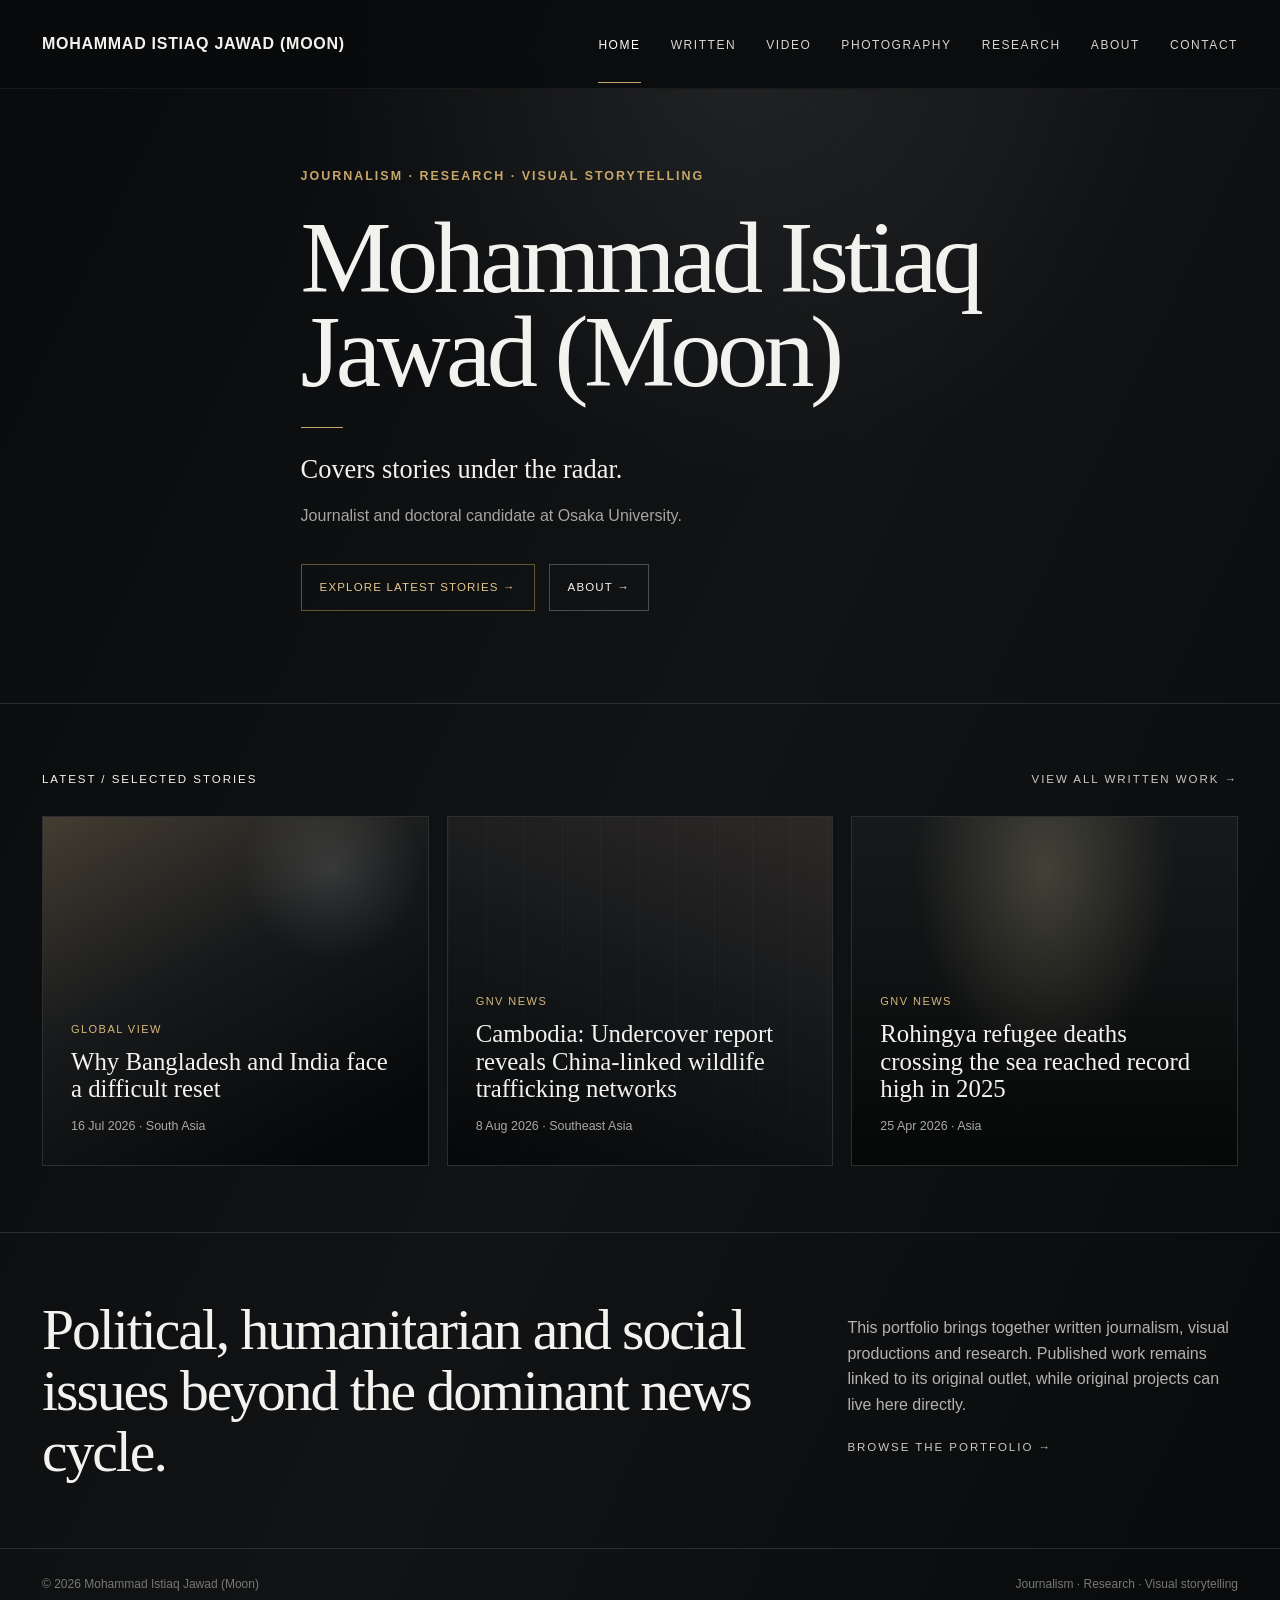
==== index.html @ 3a42bd23 "Add files via upload" ====
<!doctype html><html lang="en"><head><meta charset="utf-8"><meta name="viewport" content="width=device-width,initial-scale=1"><meta name="theme-color" content="#0d0e0f"><title>Mohammad Istiaq Jawad (Moon)</title><link rel="stylesheet" href="assets/styles.css"></head><body><header><div class="wrap nav"><a class="brand" href="index.html">MOHAMMAD ISTIAQ JAWAD (MOON)</a><button class="menu">☰</button><nav class="navlinks"><a href="index.html" class="active">Home</a><a href="written.html" class="">Written</a><a href="video.html" class="">Video</a><a href="photography.html" class="">Photography</a><a href="research.html" class="">Research</a><a href="about.html" class="">About</a><a href="contact.html" class="">Contact</a></nav></div></header><main><section class="hero"><div class="wrap hero-inner"><div class="kicker">Journalism · Research · Visual storytelling</div><h1>Mohammad Istiaq<br>Jawad (Moon)</h1><div class="rule"></div><p class="tagline">Covers stories under the radar.</p><p class="subline">Journalist and doctoral candidate at Osaka University.</p><div class="actions"><a class="button primary" href="#latest">Explore latest stories →</a><a class="button" href="about.html">About →</a></div></div></section><section class="section" id="latest"><div class="wrap"><div class="section-head"><div class="section-label">Latest / selected stories</div><a class="section-link" href="written.html">View all written work →</a></div><div class="story-grid"><a class="story-card" href="https://gnv.news/archives/987499576" target="_blank"><div class="story-content"><div class="story-type">Global View</div><div class="story-title">Why Bangladesh and India face a difficult reset</div><div class="story-meta">16 Jul 2026 · South Asia</div></div></a><a class="story-card" href="https://gnv.news/archives/987499688" target="_blank"><div class="story-content"><div class="story-type">GNV News</div><div class="story-title">Cambodia: Undercover report reveals China-linked wildlife trafficking networks</div><div class="story-meta">8 Aug 2026 · Southeast Asia</div></div></a><a class="story-card" href="https://gnv.news/archives/987498708" target="_blank"><div class="story-content"><div class="story-type">GNV News</div><div class="story-title">Rohingya refugee deaths crossing the sea reached record high in 2025</div><div class="story-meta">25 Apr 2026 · Asia</div></div></a></div></div></section><section class="section"><div class="wrap split"><p class="big-copy">Political, humanitarian and social issues beyond the dominant news cycle.</p><div class="side-copy"><p>This portfolio brings together written journalism, visual productions and research. Published work remains linked to its original outlet, while original projects can live here directly.</p><a class="section-link" href="written.html">Browse the portfolio →</a></div></div></section></main><footer><div class="wrap footer-inner"><div>© <span data-year></span> Mohammad Istiaq Jawad (Moon)</div><div>Journalism · Research · Visual storytelling</div></div></footer><script src="assets/site.js"></script></body></html>
---- assets/styles.css ----
:root{--bg:#0d0e0f;--bg2:#121416;--panel:#17191b;--ink:#f3f2ee;--muted:#a6a6a1;--line:#2b2d30;--accent:#c7a66a;--max:1420px;--serif:Georgia,"Times New Roman",serif;--sans:Arial,Helvetica,sans-serif}*{box-sizing:border-box}html{scroll-behavior:smooth}body{margin:0;background:radial-gradient(circle at 58% 3%,rgba(255,255,255,.075),transparent 27rem),linear-gradient(115deg,#090a0b,#111315 52%,#090a0b);color:var(--ink);font-family:var(--sans);line-height:1.6;min-height:100vh}a{color:inherit}img{max-width:100%;display:block}.wrap{max-width:var(--max);margin:auto;padding:0 42px}header{position:sticky;top:0;z-index:30;background:rgba(10,11,12,.88);backdrop-filter:blur(14px);border-bottom:1px solid rgba(255,255,255,.06)}.nav{min-height:88px;display:flex;align-items:center;justify-content:space-between;gap:30px}.brand{text-decoration:none;font-weight:700;letter-spacing:.045em;font-size:1rem;white-space:nowrap}.navlinks{display:flex;gap:30px}.navlinks a{text-decoration:none;text-transform:uppercase;font-size:.75rem;letter-spacing:.13em;color:#d5d5d1;padding:31px 0 27px;border-bottom:1px solid transparent}.navlinks a:hover,.navlinks a.active{border-color:var(--accent);color:white}.menu{display:none;background:0;border:0;color:white;font-size:1.4rem}.hero{min-height:580px;display:grid;align-items:center;border-bottom:1px solid var(--line)}.hero-inner{padding:78px 0 92px;max-width:920px}.kicker{color:var(--accent);text-transform:uppercase;letter-spacing:.16em;font-size:.78rem;font-weight:700;margin-bottom:24px}.hero h1,.page-hero h1{font-family:var(--serif);font-weight:500;font-size:clamp(3.8rem,8vw,7.3rem);line-height:.92;letter-spacing:-.045em;margin:0}.rule{width:42px;height:1px;background:var(--accent);margin:28px 0 20px}.tagline{font-family:var(--serif);font-size:clamp(1.25rem,2.2vw,1.65rem);margin:0 0 12px}.subline{color:var(--muted);margin:0}.actions{display:flex;gap:14px;margin-top:36px;flex-wrap:wrap}.button{display:inline-flex;gap:26px;align-items:center;text-decoration:none;border:1px solid #4b4d4f;padding:13px 18px;text-transform:uppercase;letter-spacing:.1em;font-size:.72rem}.button.primary{border-color:#655431;color:#e3c78e}.section{padding:66px 0;border-bottom:1px solid var(--line)}.section-head{display:flex;justify-content:space-between;align-items:end;gap:30px;margin-bottom:28px}.section-label,.section-link{text-transform:uppercase;letter-spacing:.17em;font-size:.72rem}.section-link{text-decoration:none;color:#c9c9c4}.story-grid{display:grid;grid-template-columns:repeat(3,1fr);gap:18px}.story-card{min-height:350px;position:relative;overflow:hidden;text-decoration:none;border:1px solid #2c2e30;background:#17191b;display:flex;align-items:flex-end}.story-card:before{content:"";position:absolute;inset:0;background:radial-gradient(circle at 75% 15%,rgba(255,255,255,.12),transparent 22%),linear-gradient(152deg,rgba(91,80,61,.65),rgba(20,23,25,.15) 43%,rgba(5,6,7,.95) 90%)}.story-card:nth-child(2):before{background:linear-gradient(20deg,rgba(5,6,7,.94),rgba(20,25,28,.35) 56%,rgba(85,69,61,.36)),repeating-linear-gradient(90deg,rgba(255,255,255,.03) 0 1px,transparent 1px 38px)}.story-card:nth-child(3):before{background:radial-gradient(ellipse at 50% 15%,rgba(105,100,81,.55),transparent 48%),linear-gradient(180deg,rgba(24,29,27,.25),rgba(5,7,7,.95))}.story-content{position:relative;z-index:2;padding:28px}.story-type{color:#d6b77c;text-transform:uppercase;letter-spacing:.13em;font-size:.69rem;margin-bottom:9px}.story-title{font-family:var(--serif);font-size:1.55rem;line-height:1.12;margin-bottom:14px}.story-meta{color:#aaa9a4;font-size:.78rem}.split{display:grid;grid-template-columns:1.3fr .7fr;gap:80px}.big-copy{font-family:var(--serif);font-size:clamp(2.1rem,4.5vw,4rem);line-height:1.06;letter-spacing:-.035em;margin:0}.side-copy{color:#b3b3ae}.page-hero{padding:110px 0 74px;border-bottom:1px solid var(--line)}.page-hero h1{font-size:clamp(3.2rem,7vw,6rem)}.page-intro{max-width:720px;color:var(--muted);font-size:1.08rem;margin-top:25px}.archive{padding:56px 0 80px}.archive-list{border-top:1px solid var(--line)}.archive-item{display:grid;grid-template-columns:130px 1fr 110px;gap:28px;padding:28px 0;border-bottom:1px solid var(--line);text-decoration:none}.archive-date,.archive-type{font-size:.74rem;color:#8d8e8a;text-transform:uppercase;letter-spacing:.1em}.archive-title{font-family:var(--serif);font-size:1.55rem;line-height:1.2}.archive-desc{color:#8f908c;font-size:.9rem;margin-top:8px;max-width:760px}.placeholder-grid{display:grid;grid-template-columns:repeat(2,1fr);gap:18px}.placeholder{min-height:270px;border:1px solid var(--line);background:rgba(255,255,255,.018);padding:28px;display:flex;flex-direction:column;justify-content:space-between}.placeholder h3{font-family:var(--serif);font-size:1.7rem;font-weight:500;margin:0}.placeholder p{color:#92938f}.placeholder .num{color:#666763;font-family:var(--serif);font-size:2.2rem}.about{display:grid;grid-template-columns:minmax(300px,.72fr) minmax(420px,1.25fr);gap:76px;align-items:start;padding:74px 0 96px}.portrait{position:sticky;top:118px;border:1px solid #2e3033;background:#111315;overflow:hidden}.about-copy h2{font-family:var(--serif);font-weight:500;font-size:clamp(2.2rem,4vw,3.6rem);line-height:1.05;margin:0 0 28px}.about-copy p{color:#babbb6;font-size:1.03rem}.bio-lead{font-family:var(--serif);font-size:1.38rem!important;color:#ecebe7!important}.facts{margin-top:42px;border-top:1px solid var(--line)}.fact{display:grid;grid-template-columns:170px 1fr;gap:22px;padding:17px 0;border-bottom:1px solid var(--line)}.fact-key{text-transform:uppercase;letter-spacing:.12em;font-size:.7rem;color:#7f807d}.fact-value{color:#c8c8c3}.contact-box{max-width:760px;padding:48px;border:1px solid var(--line);background:rgba(255,255,255,.018)}footer{padding:26px 0 34px;color:#777874;font-size:.75rem}.footer-inner{display:flex;justify-content:space-between;gap:24px;flex-wrap:wrap}@media(max-width:980px){.navlinks{display:none}.menu{display:block}.navlinks.open{display:flex;position:absolute;left:0;right:0;top:88px;background:#0d0e0f;padding:18px 42px 26px;flex-direction:column;gap:0;border-bottom:1px solid var(--line)}.navlinks.open a{padding:12px 0}.story-grid{grid-template-columns:1fr}.split,.about{grid-template-columns:1fr;gap:38px}.portrait{position:relative;top:auto;max-width:520px}}@media(max-width:650px){.wrap{padding:0 22px}.nav{min-height:72px}.brand{font-size:.8rem}.navlinks.open{top:72px;padding-left:22px}.hero{min-height:520px}.hero h1{font-size:3.4rem}.section{padding:48px 0}.section-head{flex-direction:column;align-items:start;gap:10px}.archive-item{grid-template-columns:1fr;gap:8px}.placeholder-grid{grid-template-columns:1fr}.about{padding:48px 0 70px}.fact{grid-template-columns:1fr;gap:4px}}
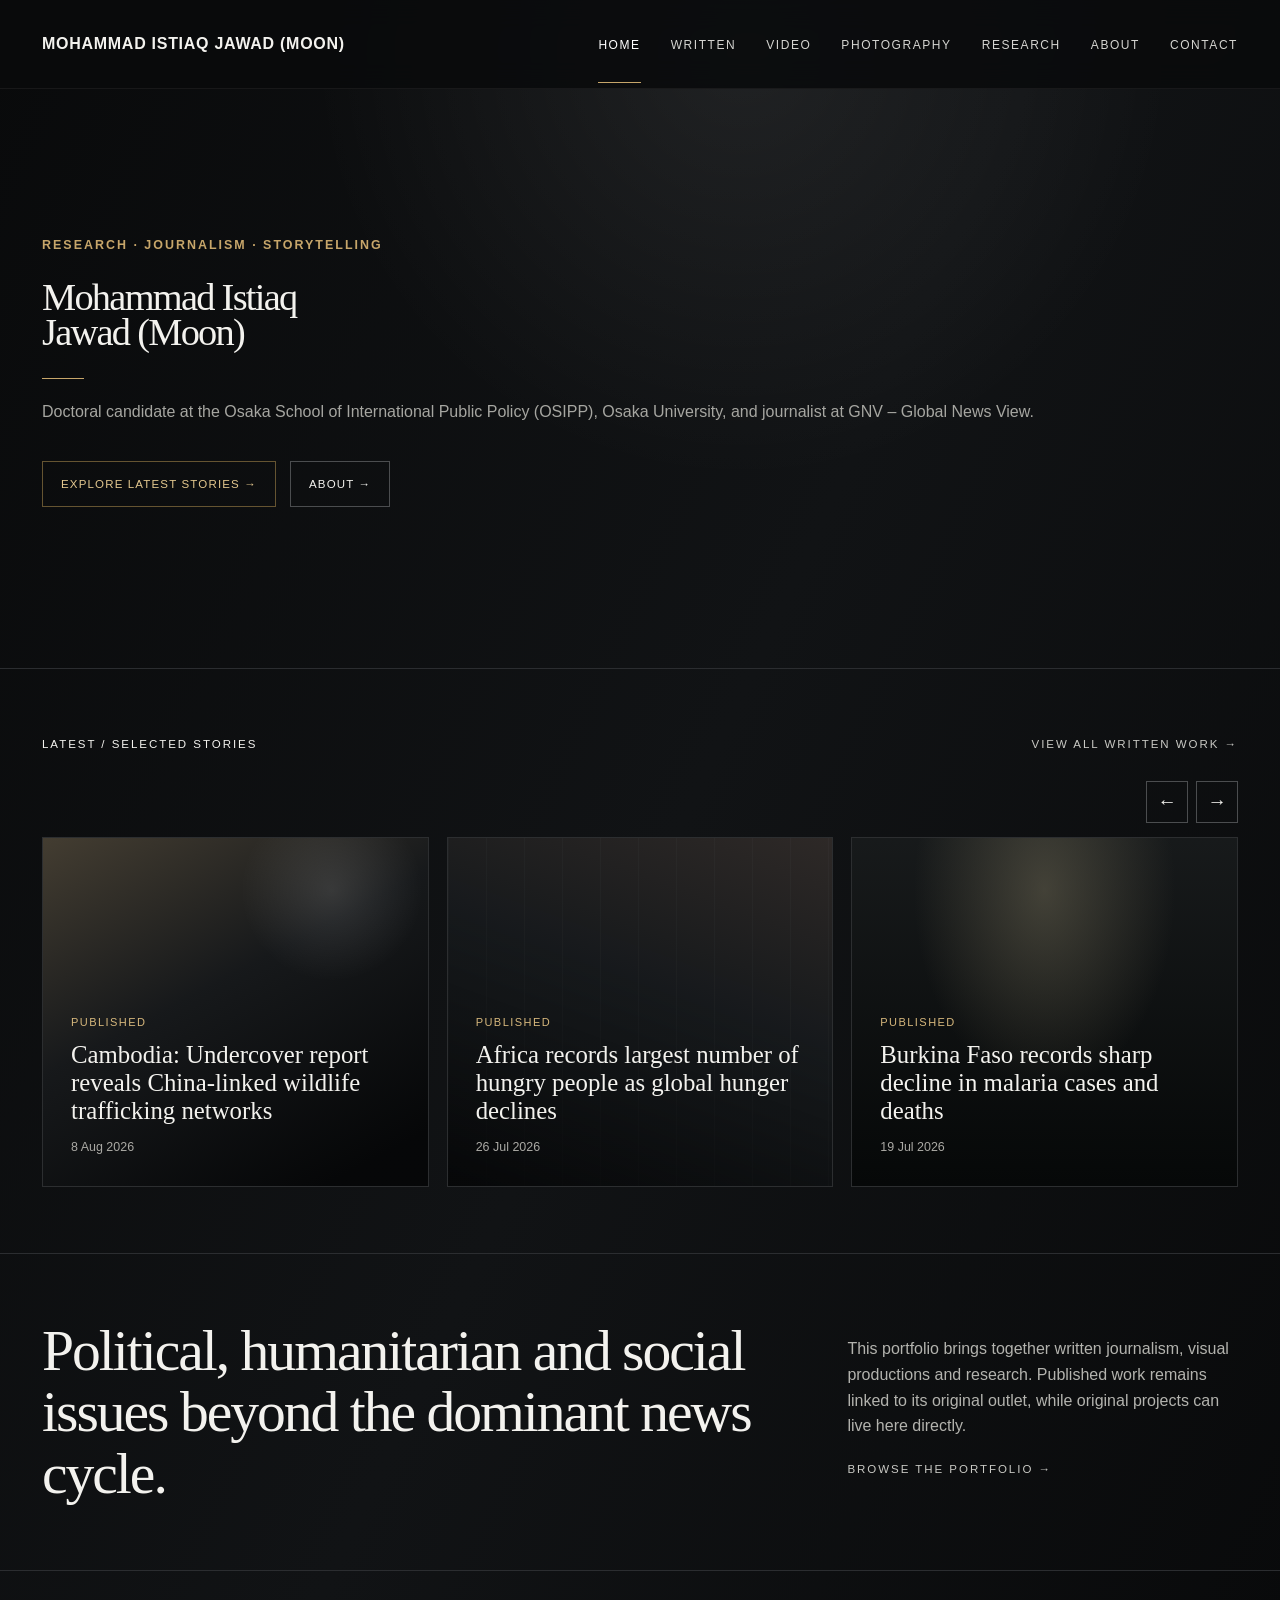
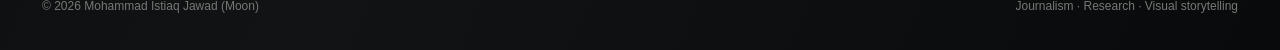
==== commit 219fe6d3: "Revise hero section content in index.html Updated the hero section and subline for clarity and relev" ====
--- a/index.html
+++ b/index.html
@@ -1 +1 @@
-<!doctype html><html lang="en"><head><meta charset="utf-8"><meta name="viewport" content="width=device-width,initial-scale=1"><meta name="theme-color" content="#0d0e0f"><title>Mohammad Istiaq Jawad (Moon)</title><link rel="stylesheet" href="assets/styles.css"></head><body><header><div class="wrap nav"><a class="brand" href="index.html">MOHAMMAD ISTIAQ JAWAD (MOON)</a><button class="menu">☰</button><nav class="navlinks"><a href="index.html" class="active">Home</a><a href="written.html" class="">Written</a><a href="video.html" class="">Video</a><a href="photography.html" class="">Photography</a><a href="research.html" class="">Research</a><a href="about.html" class="">About</a><a href="contact.html" class="">Contact</a></nav></div></header><main><section class="hero"><div class="wrap hero-inner"><div class="kicker">Journalism · Research · Visual storytelling</div><h1>Mohammad Istiaq<br>Jawad (Moon)</h1><div class="rule"></div><p class="tagline">Covers stories under the radar.</p><p class="subline">Journalist and doctoral candidate at Osaka University.</p><div class="actions"><a class="button primary" href="#latest">Explore latest stories →</a><a class="button" href="about.html">About →</a></div></div></section><section class="section" id="latest"><div class="wrap"><div class="section-head"><div class="section-label">Latest / selected stories</div><a class="section-link" href="written.html">View all written work →</a></div><div class="story-grid"><a class="story-card" href="https://gnv.news/archives/987499576" target="_blank"><div class="story-content"><div class="story-type">Global View</div><div class="story-title">Why Bangladesh and India face a difficult reset</div><div class="story-meta">16 Jul 2026 · South Asia</div></div></a><a class="story-card" href="https://gnv.news/archives/987499688" target="_blank"><div class="story-content"><div class="story-type">GNV News</div><div class="story-title">Cambodia: Undercover report reveals China-linked wildlife trafficking networks</div><div class="story-meta">8 Aug 2026 · Southeast Asia</div></div></a><a class="story-card" href="https://gnv.news/archives/987498708" target="_blank"><div class="story-content"><div class="story-type">GNV News</div><div class="story-title">Rohingya refugee deaths crossing the sea reached record high in 2025</div><div class="story-meta">25 Apr 2026 · Asia</div></div></a></div></div></section><section class="section"><div class="wrap split"><p class="big-copy">Political, humanitarian and social issues beyond the dominant news cycle.</p><div class="side-copy"><p>This portfolio brings together written journalism, visual productions and research. Published work remains linked to its original outlet, while original projects can live here directly.</p><a class="section-link" href="written.html">Browse the portfolio →</a></div></div></section></main><footer><div class="wrap footer-inner"><div>© <span data-year></span> Mohammad Istiaq Jawad (Moon)</div><div>Journalism · Research · Visual storytelling</div></div></footer><script src="assets/site.js"></script></body></html>+<!doctype html><html lang="en"><head><meta charset="utf-8"><meta name="viewport" content="width=device-width,initial-scale=1"><meta name="theme-color" content="#0d0e0f"><title>Mohammad Istiaq Jawad (Moon)</title><link rel="stylesheet" href="assets/styles.css"></head><body><header><div class="wrap nav"><a class="brand" href="index.html">MOHAMMAD ISTIAQ JAWAD (MOON)</a><button class="menu">☰</button><nav class="navlinks"><a href="index.html" class="active">Home</a><a href="written.html" class="">Written</a><a href="video.html" class="">Video</a><a href="photography.html" class="">Photography</a><a href="research.html" class="">Research</a><a href="about.html" class="">About</a><a href="contact.html" class="">Contact</a></nav></div></header><main><section class="hero"><div class="wrap hero-inner"><div class="kicker">Research · Journalism · Storytelling</div><h1>Mohammad Istiaq<br>Jawad (Moon)</h1><div class="rule"></div><p class="subline">Doctoral candidate at the Osaka School of International Public Policy (OSIPP), Osaka University, and journalist at GNV – Global News View.</p><div class="actions"><a class="button primary" href="#latest">Explore latest stories →</a><a class="button" href="about.html">About →</a></div></div></section><section class="section" id="latest"><div class="wrap"><div class="section-head"><div class="section-label">Latest / selected stories</div><a class="section-link" href="written.html">View all written work →</a></div><div class="story-grid"><a class="story-card" href="https://gnv.news/archives/987499576" target="_blank"><div class="story-content"><div class="story-type">Global View</div><div class="story-title">Why Bangladesh and India face a difficult reset</div><div class="story-meta">16 Jul 2026 · South Asia</div></div></a><a class="story-card" href="https://gnv.news/archives/987499688" target="_blank"><div class="story-content"><div class="story-type">GNV News</div><div class="story-title">Cambodia: Undercover report reveals China-linked wildlife trafficking networks</div><div class="story-meta">8 Aug 2026 · Southeast Asia</div></div></a><a class="story-card" href="https://gnv.news/archives/987498708" target="_blank"><div class="story-content"><div class="story-type">GNV News</div><div class="story-title">Rohingya refugee deaths crossing the sea reached record high in 2025</div><div class="story-meta">25 Apr 2026 · Asia</div></div></a></div></div></section><section class="section"><div class="wrap split"><p class="big-copy">Political, humanitarian and social issues beyond the dominant news cycle.</p><div class="side-copy"><p>This portfolio brings together written journalism, visual productions and research. Published work remains linked to its original outlet, while original projects can live here directly.</p><a class="section-link" href="written.html">Browse the portfolio →</a></div></div></section></main><footer><div class="wrap footer-inner"><div>© <span data-year></span> Mohammad Istiaq Jawad (Moon)</div><div>Journalism · Research · Visual storytelling</div></div></footer><script src="assets/site.js"></script></body></html>
--- a/assets/styles.css
+++ b/assets/styles.css
@@ -1,2 +1,2 @@
 
-:root{--bg:#0d0e0f;--bg2:#121416;--panel:#17191b;--ink:#f3f2ee;--muted:#a6a6a1;--line:#2b2d30;--accent:#c7a66a;--max:1420px;--serif:Georgia,"Times New Roman",serif;--sans:Arial,Helvetica,sans-serif}*{box-sizing:border-box}html{scroll-behavior:smooth}body{margin:0;background:radial-gradient(circle at 58% 3%,rgba(255,255,255,.075),transparent 27rem),linear-gradient(115deg,#090a0b,#111315 52%,#090a0b);color:var(--ink);font-family:var(--sans);line-height:1.6;min-height:100vh}a{color:inherit}img{max-width:100%;display:block}.wrap{max-width:var(--max);margin:auto;padding:0 42px}header{position:sticky;top:0;z-index:30;background:rgba(10,11,12,.88);backdrop-filter:blur(14px);border-bottom:1px solid rgba(255,255,255,.06)}.nav{min-height:88px;display:flex;align-items:center;justify-content:space-between;gap:30px}.brand{text-decoration:none;font-weight:700;letter-spacing:.045em;font-size:1rem;white-space:nowrap}.navlinks{display:flex;gap:30px}.navlinks a{text-decoration:none;text-transform:uppercase;font-size:.75rem;letter-spacing:.13em;color:#d5d5d1;padding:31px 0 27px;border-bottom:1px solid transparent}.navlinks a:hover,.navlinks a.active{border-color:var(--accent);color:white}.menu{display:none;background:0;border:0;color:white;font-size:1.4rem}.hero{min-height:580px;display:grid;align-items:center;border-bottom:1px solid var(--line)}.hero-inner{padding:78px 0 92px;max-width:920px}.kicker{color:var(--accent);text-transform:uppercase;letter-spacing:.16em;font-size:.78rem;font-weight:700;margin-bottom:24px}.hero h1,.page-hero h1{font-family:var(--serif);font-weight:500;font-size:clamp(3.8rem,8vw,7.3rem);line-height:.92;letter-spacing:-.045em;margin:0}.rule{width:42px;height:1px;background:var(--accent);margin:28px 0 20px}.tagline{font-family:var(--serif);font-size:clamp(1.25rem,2.2vw,1.65rem);margin:0 0 12px}.subline{color:var(--muted);margin:0}.actions{display:flex;gap:14px;margin-top:36px;flex-wrap:wrap}.button{display:inline-flex;gap:26px;align-items:center;text-decoration:none;border:1px solid #4b4d4f;padding:13px 18px;text-transform:uppercase;letter-spacing:.1em;font-size:.72rem}.button.primary{border-color:#655431;color:#e3c78e}.section{padding:66px 0;border-bottom:1px solid var(--line)}.section-head{display:flex;justify-content:space-between;align-items:end;gap:30px;margin-bottom:28px}.section-label,.section-link{text-transform:uppercase;letter-spacing:.17em;font-size:.72rem}.section-link{text-decoration:none;color:#c9c9c4}.story-grid{display:grid;grid-template-columns:repeat(3,1fr);gap:18px}.story-card{min-height:350px;position:relative;overflow:hidden;text-decoration:none;border:1px solid #2c2e30;background:#17191b;display:flex;align-items:flex-end}.story-card:before{content:"";position:absolute;inset:0;background:radial-gradient(circle at 75% 15%,rgba(255,255,255,.12),transparent 22%),linear-gradient(152deg,rgba(91,80,61,.65),rgba(20,23,25,.15) 43%,rgba(5,6,7,.95) 90%)}.story-card:nth-child(2):before{background:linear-gradient(20deg,rgba(5,6,7,.94),rgba(20,25,28,.35) 56%,rgba(85,69,61,.36)),repeating-linear-gradient(90deg,rgba(255,255,255,.03) 0 1px,transparent 1px 38px)}.story-card:nth-child(3):before{background:radial-gradient(ellipse at 50% 15%,rgba(105,100,81,.55),transparent 48%),linear-gradient(180deg,rgba(24,29,27,.25),rgba(5,7,7,.95))}.story-content{position:relative;z-index:2;padding:28px}.story-type{color:#d6b77c;text-transform:uppercase;letter-spacing:.13em;font-size:.69rem;margin-bottom:9px}.story-title{font-family:var(--serif);font-size:1.55rem;line-height:1.12;margin-bottom:14px}.story-meta{color:#aaa9a4;font-size:.78rem}.split{display:grid;grid-template-columns:1.3fr .7fr;gap:80px}.big-copy{font-family:var(--serif);font-size:clamp(2.1rem,4.5vw,4rem);line-height:1.06;letter-spacing:-.035em;margin:0}.side-copy{color:#b3b3ae}.page-hero{padding:110px 0 74px;border-bottom:1px solid var(--line)}.page-hero h1{font-size:clamp(3.2rem,7vw,6rem)}.page-intro{max-width:720px;color:var(--muted);font-size:1.08rem;margin-top:25px}.archive{padding:56px 0 80px}.archive-list{border-top:1px solid var(--line)}.archive-item{display:grid;grid-template-columns:130px 1fr 110px;gap:28px;padding:28px 0;border-bottom:1px solid var(--line);text-decoration:none}.archive-date,.archive-type{font-size:.74rem;color:#8d8e8a;text-transform:uppercase;letter-spacing:.1em}.archive-title{font-family:var(--serif);font-size:1.55rem;line-height:1.2}.archive-desc{color:#8f908c;font-size:.9rem;margin-top:8px;max-width:760px}.placeholder-grid{display:grid;grid-template-columns:repeat(2,1fr);gap:18px}.placeholder{min-height:270px;border:1px solid var(--line);background:rgba(255,255,255,.018);padding:28px;display:flex;flex-direction:column;justify-content:space-between}.placeholder h3{font-family:var(--serif);font-size:1.7rem;font-weight:500;margin:0}.placeholder p{color:#92938f}.placeholder .num{color:#666763;font-family:var(--serif);font-size:2.2rem}.about{display:grid;grid-template-columns:minmax(300px,.72fr) minmax(420px,1.25fr);gap:76px;align-items:start;padding:74px 0 96px}.portrait{position:sticky;top:118px;border:1px solid #2e3033;background:#111315;overflow:hidden}.about-copy h2{font-family:var(--serif);font-weight:500;font-size:clamp(2.2rem,4vw,3.6rem);line-height:1.05;margin:0 0 28px}.about-copy p{color:#babbb6;font-size:1.03rem}.bio-lead{font-family:var(--serif);font-size:1.38rem!important;color:#ecebe7!important}.facts{margin-top:42px;border-top:1px solid var(--line)}.fact{display:grid;grid-template-columns:170px 1fr;gap:22px;padding:17px 0;border-bottom:1px solid var(--line)}.fact-key{text-transform:uppercase;letter-spacing:.12em;font-size:.7rem;color:#7f807d}.fact-value{color:#c8c8c3}.contact-box{max-width:760px;padding:48px;border:1px solid var(--line);background:rgba(255,255,255,.018)}footer{padding:26px 0 34px;color:#777874;font-size:.75rem}.footer-inner{display:flex;justify-content:space-between;gap:24px;flex-wrap:wrap}@media(max-width:980px){.navlinks{display:none}.menu{display:block}.navlinks.open{display:flex;position:absolute;left:0;right:0;top:88px;background:#0d0e0f;padding:18px 42px 26px;flex-direction:column;gap:0;border-bottom:1px solid var(--line)}.navlinks.open a{padding:12px 0}.story-grid{grid-template-columns:1fr}.split,.about{grid-template-columns:1fr;gap:38px}.portrait{position:relative;top:auto;max-width:520px}}@media(max-width:650px){.wrap{padding:0 22px}.nav{min-height:72px}.brand{font-size:.8rem}.navlinks.open{top:72px;padding-left:22px}.hero{min-height:520px}.hero h1{font-size:3.4rem}.section{padding:48px 0}.section-head{flex-direction:column;align-items:start;gap:10px}.archive-item{grid-template-columns:1fr;gap:8px}.placeholder-grid{grid-template-columns:1fr}.about{padding:48px 0 70px}.fact{grid-template-columns:1fr;gap:4px}}
+:root{--bg:#0d0e0f;--bg2:#121416;--panel:#17191b;--ink:#f3f2ee;--muted:#a6a6a1;--line:#2b2d30;--accent:#c7a66a;--max:1420px;--serif:Georgia,"Times New Roman",serif;--sans:Arial,Helvetica,sans-serif}*{box-sizing:border-box}html{scroll-behavior:smooth}body{margin:0;background:radial-gradient(circle at 58% 3%,rgba(255,255,255,.075),transparent 27rem),linear-gradient(115deg,#090a0b,#111315 52%,#090a0b);color:var(--ink);font-family:var(--sans);line-height:1.6;min-height:100vh}a{color:inherit}img{max-width:100%;display:block}.wrap{max-width:var(--max);margin:auto;padding:0 42px}header{position:sticky;top:0;z-index:30;background:rgba(10,11,12,.88);backdrop-filter:blur(14px);border-bottom:1px solid rgba(255,255,255,.06)}.nav{min-height:88px;display:flex;align-items:center;justify-content:space-between;gap:30px}.brand{text-decoration:none;font-weight:700;letter-spacing:.045em;font-size:1rem;white-space:nowrap}.navlinks{display:flex;gap:30px}.navlinks a{text-decoration:none;text-transform:uppercase;font-size:.75rem;letter-spacing:.13em;color:#d5d5d1;padding:31px 0 27px;border-bottom:1px solid transparent}.navlinks a:hover,.navlinks a.active{border-color:var(--accent);color:white}.menu{display:none;background:0;border:0;color:white;font-size:1.4rem}.hero{min-height:580px;display:grid;align-items:center;border-bottom:1px solid var(--line)}.hero-inner{padding-top:78px;padding-bottom:92px;width:100%}.kicker{color:var(--accent);text-transform:uppercase;letter-spacing:.16em;font-size:.78rem;font-weight:700;margin-bottom:24px}.hero h1,.page-hero h1{font-family:var(--serif);font-weight:500;font-size:clamp(2rem,3vw,3rem);line-height:.92;letter-spacing:-.045em;margin:0}.rule{width:42px;height:1px;background:var(--accent);margin:28px 0 20px}.tagline{font-family:var(--serif);font-size:clamp(1.25rem,2.2vw,1.65rem);margin:0 0 12px}.subline{color:var(--muted);margin:0}.actions{display:flex;gap:14px;margin-top:36px;flex-wrap:wrap}.button{display:inline-flex;gap:26px;align-items:center;text-decoration:none;border:1px solid #4b4d4f;padding:13px 18px;text-transform:uppercase;letter-spacing:.1em;font-size:.72rem}.button.primary{border-color:#655431;color:#e3c78e}.section{padding:66px 0;border-bottom:1px solid var(--line)}.section-head{display:flex;justify-content:space-between;align-items:end;gap:30px;margin-bottom:28px}.section-label,.section-link{text-transform:uppercase;letter-spacing:.17em;font-size:.72rem}.section-link{text-decoration:none;color:#c9c9c4}.story-grid{display:flex;gap:18px;overflow-x:auto;scroll-behavior:smooth;scroll-snap-type:x mandatory;scrollbar-width:none}.story-grid::-webkit-scrollbar{display:none}.story-card{min-height:350px;position:relative;overflow:hidden;text-decoration:none;border:1px solid #2c2e30;background:#17191b;display:flex;align-items:flex-end;flex:0 0 calc((100% - 36px)/3);scroll-snap-align:start;background-size:cover;background-position:center}.story-card:before{content:"";position:absolute;inset:0;background:radial-gradient(circle at 75% 15%,rgba(255,255,255,.12),transparent 22%),linear-gradient(152deg,rgba(91,80,61,.65),rgba(20,23,25,.15) 43%,rgba(5,6,7,.95) 90%)}.story-card:nth-child(2):before{background:linear-gradient(20deg,rgba(5,6,7,.94),rgba(20,25,28,.35) 56%,rgba(85,69,61,.36)),repeating-linear-gradient(90deg,rgba(255,255,255,.03) 0 1px,transparent 1px 38px)}.story-card:nth-child(3):before{background:radial-gradient(ellipse at 50% 15%,rgba(105,100,81,.55),transparent 48%),linear-gradient(180deg,rgba(24,29,27,.25),rgba(5,7,7,.95))}.story-content{position:relative;z-index:2;padding:28px}.story-type{color:#d6b77c;text-transform:uppercase;letter-spacing:.13em;font-size:.69rem;margin-bottom:9px}.story-title{font-family:var(--serif);font-size:1.55rem;line-height:1.12;margin-bottom:14px}.story-meta{color:#aaa9a4;font-size:.78rem}.story-controls{display:flex;justify-content:flex-end;gap:8px;margin-bottom:14px}.story-arrow{width:42px;height:42px;border:1px solid #4b4d4f;background:transparent;color:#f3f2ee;font-size:1.2rem;cursor:pointer}.story-arrow:hover{border-color:var(--accent);color:var(--accent)}.split{display:grid;grid-template-columns:1.3fr .7fr;gap:80px}.big-copy{font-family:var(--serif);font-size:clamp(2.1rem,4.5vw,4rem);line-height:1.06;letter-spacing:-.035em;margin:0}.side-copy{color:#b3b3ae}.page-hero{padding:110px 0 74px;border-bottom:1px solid var(--line)}.page-hero h1{font-size:clamp(3.2rem,7vw,6rem)}.page-intro{max-width:720px;color:var(--muted);font-size:1.08rem;margin-top:25px}.archive{padding:56px 0 80px}.archive-list{border-top:1px solid var(--line)}.archive-item{display:grid;grid-template-columns:130px 1fr 110px;gap:28px;padding:28px 0;border-bottom:1px solid var(--line);text-decoration:none}.archive-date,.archive-type{font-size:.74rem;color:#8d8e8a;text-transform:uppercase;letter-spacing:.1em}.archive-title{font-family:var(--serif);font-size:1.55rem;line-height:1.2}.archive-desc{color:#8f908c;font-size:.9rem;margin-top:8px;max-width:760px}.placeholder-grid{display:grid;grid-template-columns:repeat(2,1fr);gap:18px}.placeholder{min-height:270px;border:1px solid var(--line);background:rgba(255,255,255,.018);padding:28px;display:flex;flex-direction:column;justify-content:space-between}.placeholder h3{font-family:var(--serif);font-size:1.7rem;font-weight:500;margin:0}.placeholder p{color:#92938f}.placeholder .num{color:#666763;font-family:var(--serif);font-size:2.2rem}.about{display:grid;grid-template-columns:minmax(300px,.72fr) minmax(420px,1.25fr);gap:76px;align-items:start;padding:74px 0 96px}.portrait{position:sticky;top:118px;border:1px solid #2e3033;background:#111315;overflow:hidden}.about-copy h2{font-family:var(--serif);font-weight:500;font-size:clamp(2.2rem,4vw,3.6rem);line-height:1.05;margin:0 0 28px}.about-copy p{color:#babbb6;font-size:1.03rem}.bio-lead{font-family:var(--serif);font-size:1.38rem!important;color:#ecebe7!important}.facts{margin-top:42px;border-top:1px solid var(--line)}.fact{display:grid;grid-template-columns:170px 1fr;gap:22px;padding:17px 0;border-bottom:1px solid var(--line)}.fact-key{text-transform:uppercase;letter-spacing:.12em;font-size:.7rem;color:#7f807d}.fact-value{color:#c8c8c3}.contact-box{max-width:760px;padding:48px;border:1px solid var(--line);background:rgba(255,255,255,.018)}footer{padding:26px 0 34px;color:#777874;font-size:.75rem}.footer-inner{display:flex;justify-content:space-between;gap:24px;flex-wrap:wrap}@media(max-width:980px){.navlinks{display:none}.menu{display:block}.navlinks.open{display:flex;position:absolute;left:0;right:0;top:88px;background:#0d0e0f;padding:18px 42px 26px;flex-direction:column;gap:0;border-bottom:1px solid var(--line)}.navlinks.open a{padding:12px 0}.story-grid{grid-template-columns:1fr}.story-card{flex:0 0 88%;min-height:420px}.split,.about{grid-template-columns:1fr;gap:38px}.portrait{position:relative;top:auto;max-width:520px}}@media(max-width:650px){.wrap{padding:0 22px}.nav{min-height:72px}.brand{font-size:.8rem}.navlinks.open{top:72px;padding-left:22px}.hero{min-height:520px}.hero h1{font-size:2.4rem}.section{padding:48px 0}.section-head{flex-direction:column;align-items:start;gap:10px}.archive-item{grid-template-columns:1fr;gap:8px}.placeholder-grid{grid-template-columns:1fr}.about{padding:48px 0 70px}.fact{grid-template-columns:1fr;gap:4px}.story-card{flex:0 0 88%!important;width:88%!important;min-width:88%!important;max-width:88%!important;min-height:420px}.story-content{padding:24px}.story-title{font-size:1.45rem}}.written-card{display:grid;grid-template-columns:48px 220px 1fr;gap:26px;align-items:center;padding:24px 0;border-bottom:1px solid var(--line);text-decoration:none}.written-number{font-family:var(--serif);font-size:1.5rem;color:#777}.written-thumb{width:220px;height:135px;background-size:cover;background-position:center;border:1px solid #2c2e30}.written-body{min-width:0}.written-date{font-size:.72rem;letter-spacing:.1em;text-transform:uppercase;color:#8d8e8a;margin-bottom:7px}.written-title{font-family:var(--serif);font-size:1.5rem;line-height:1.15;margin-bottom:8px}.written-desc{font-size:.88rem;color:#92938f;max-width:760px;white-space:nowrap;overflow:hidden;text-overflow:ellipsis}.written-link{margin-top:10px;font-size:.72rem;letter-spacing:.1em;text-transform:uppercase;color:var(--accent)}.written-card:hover .written-title{color:var(--accent)}@media(max-width:700px){.written-card{grid-template-columns:30px 105px 1fr;gap:12px;padding:18px 0}.written-thumb{width:105px;height:80px}.written-number{font-size:1.05rem}.written-title{font-size:1rem}.written-desc{display:none}.written-link{font-size:.62rem}.written-date{font-size:.62rem}}
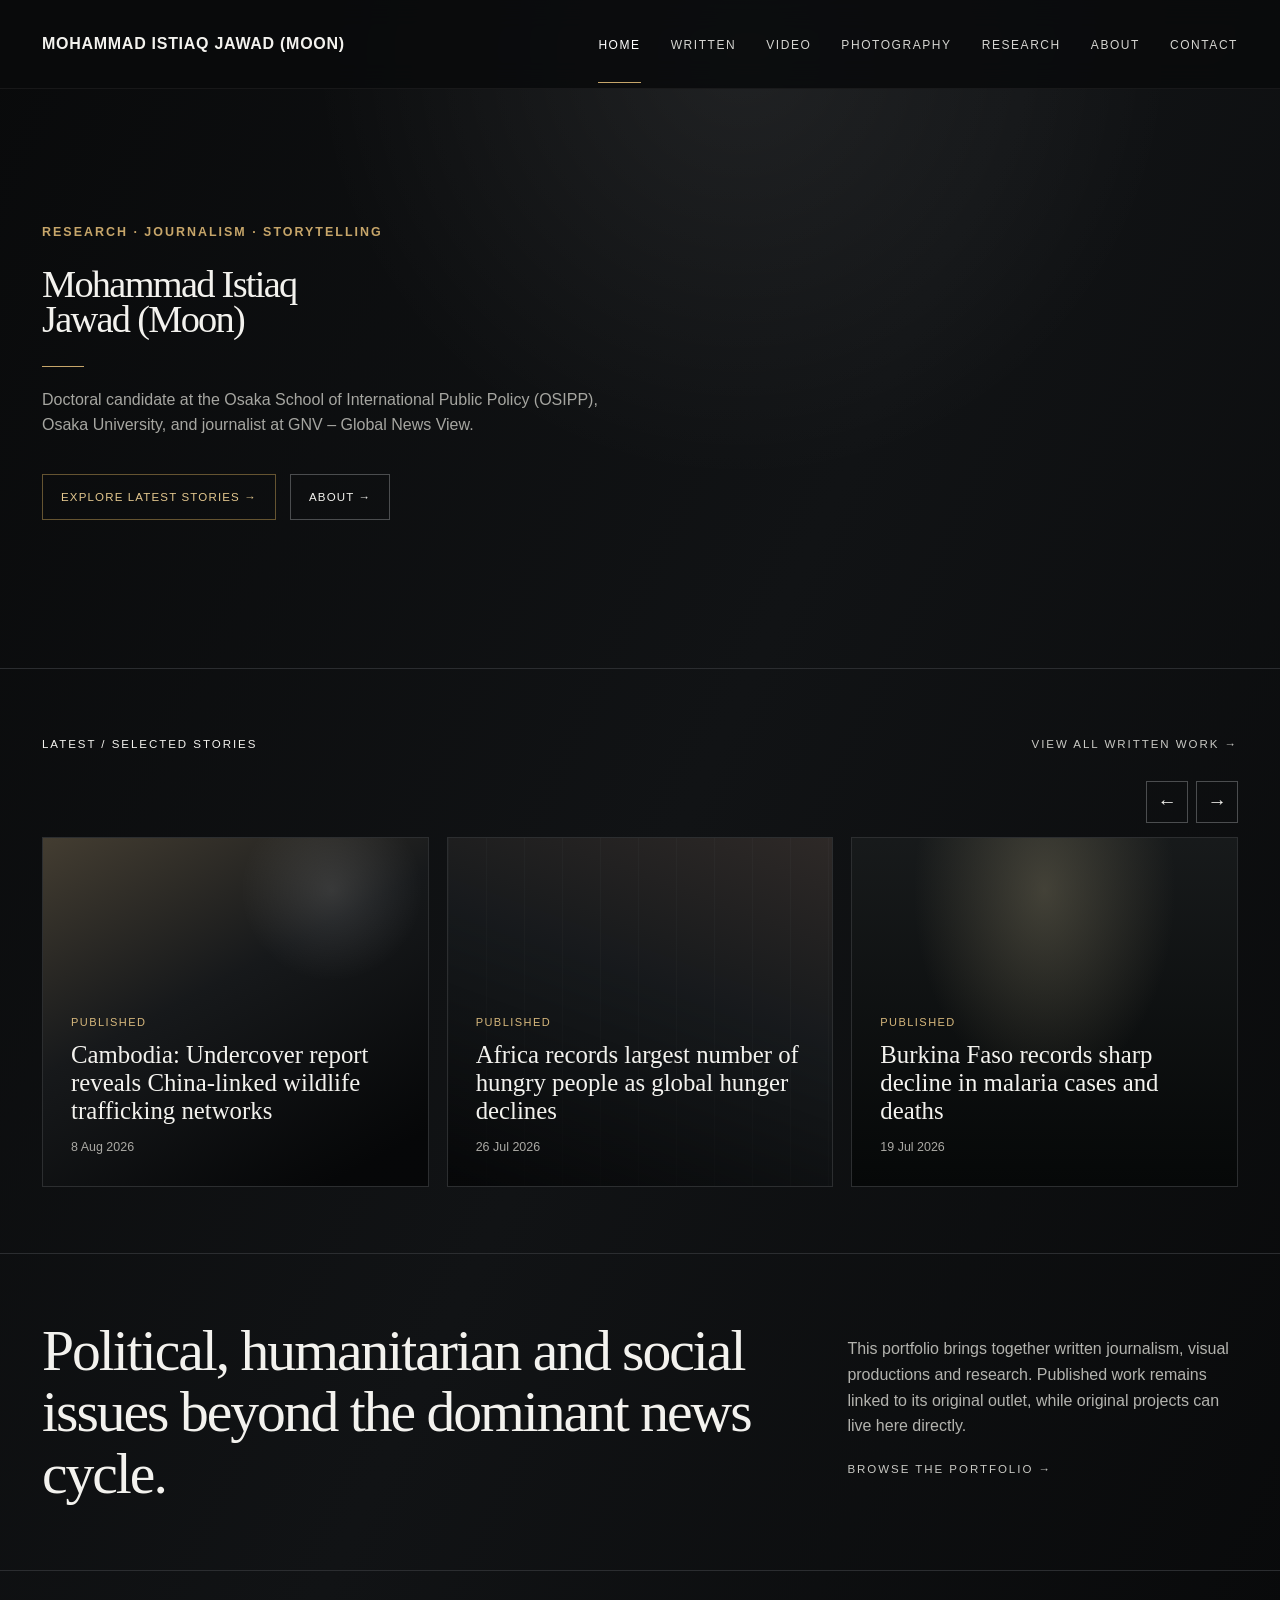
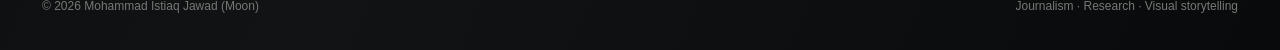
==== commit 14ecad14: "Refactor index.html for better readability Updated the HTML content to improve formatting and readab" ====
--- a/index.html
+++ b/index.html
@@ -1 +1 @@
-<!doctype html><html lang="en"><head><meta charset="utf-8"><meta name="viewport" content="width=device-width,initial-scale=1"><meta name="theme-color" content="#0d0e0f"><title>Mohammad Istiaq Jawad (Moon)</title><link rel="stylesheet" href="assets/styles.css"></head><body><header><div class="wrap nav"><a class="brand" href="index.html">MOHAMMAD ISTIAQ JAWAD (MOON)</a><button class="menu">☰</button><nav class="navlinks"><a href="index.html" class="active">Home</a><a href="written.html" class="">Written</a><a href="video.html" class="">Video</a><a href="photography.html" class="">Photography</a><a href="research.html" class="">Research</a><a href="about.html" class="">About</a><a href="contact.html" class="">Contact</a></nav></div></header><main><section class="hero"><div class="wrap hero-inner"><div class="kicker">Research · Journalism · Storytelling</div><h1>Mohammad Istiaq<br>Jawad (Moon)</h1><div class="rule"></div><p class="subline">Doctoral candidate at the Osaka School of International Public Policy (OSIPP), Osaka University, and journalist at GNV – Global News View.</p><div class="actions"><a class="button primary" href="#latest">Explore latest stories →</a><a class="button" href="about.html">About →</a></div></div></section><section class="section" id="latest"><div class="wrap"><div class="section-head"><div class="section-label">Latest / selected stories</div><a class="section-link" href="written.html">View all written work →</a></div><div class="story-grid"><a class="story-card" href="https://gnv.news/archives/987499576" target="_blank"><div class="story-content"><div class="story-type">Global View</div><div class="story-title">Why Bangladesh and India face a difficult reset</div><div class="story-meta">16 Jul 2026 · South Asia</div></div></a><a class="story-card" href="https://gnv.news/archives/987499688" target="_blank"><div class="story-content"><div class="story-type">GNV News</div><div class="story-title">Cambodia: Undercover report reveals China-linked wildlife trafficking networks</div><div class="story-meta">8 Aug 2026 · Southeast Asia</div></div></a><a class="story-card" href="https://gnv.news/archives/987498708" target="_blank"><div class="story-content"><div class="story-type">GNV News</div><div class="story-title">Rohingya refugee deaths crossing the sea reached record high in 2025</div><div class="story-meta">25 Apr 2026 · Asia</div></div></a></div></div></section><section class="section"><div class="wrap split"><p class="big-copy">Political, humanitarian and social issues beyond the dominant news cycle.</p><div class="side-copy"><p>This portfolio brings together written journalism, visual productions and research. Published work remains linked to its original outlet, while original projects can live here directly.</p><a class="section-link" href="written.html">Browse the portfolio →</a></div></div></section></main><footer><div class="wrap footer-inner"><div>© <span data-year></span> Mohammad Istiaq Jawad (Moon)</div><div>Journalism · Research · Visual storytelling</div></div></footer><script src="assets/site.js"></script></body></html>
+<!doctype html><html lang="en"><head><meta charset="utf-8"><meta name="viewport" content="width=device-width,initial-scale=1"><meta name="theme-color" content="#0d0e0f"><title>Mohammad Istiaq Jawad (Moon)</title><link rel="stylesheet" href="assets/styles.css"></head><body><header><div class="wrap nav"><a class="brand" href="index.html">MOHAMMAD ISTIAQ JAWAD (MOON)</a><button class="menu">☰</button><nav class="navlinks"><a href="index.html" class="active">Home</a><a href="written.html" class="">Written</a><a href="video.html" class="">Video</a><a href="photography.html" class="">Photography</a><a href="research.html" class="">Research</a><a href="about.html" class="">About</a><a href="contact.html" class="">Contact</a></nav></div></header><main><section class="hero"><div class="wrap hero-inner"><div class="kicker">Research · Journalism · Storytelling</div><h1>Mohammad Istiaq<br>Jawad (Moon)</h1><div class="rule"></div><p class="subline">Doctoral candidate at the Osaka School of International Public Policy (OSIPP),<br>Osaka University, and journalist at GNV – Global News View.</p><div class="actions"><a class="button primary" href="#latest">Explore latest stories →</a><a class="button" href="about.html">About →</a></div></div></section><section class="section" id="latest"><div class="wrap"><div class="section-head"><div class="section-label">Latest / selected stories</div><a class="section-link" href="written.html">View all written work →</a></div><div class="story-grid"><a class="story-card" href="https://gnv.news/archives/987499576" target="_blank"><div class="story-content"><div class="story-type">Global View</div><div class="story-title">Why Bangladesh and India face a difficult reset</div><div class="story-meta">16 Jul 2026 · South Asia</div></div></a><a class="story-card" href="https://gnv.news/archives/987499688" target="_blank"><div class="story-content"><div class="story-type">GNV News</div><div class="story-title">Cambodia: Undercover report reveals China-linked wildlife trafficking networks</div><div class="story-meta">8 Aug 2026 · Southeast Asia</div></div></a><a class="story-card" href="https://gnv.news/archives/987498708" target="_blank"><div class="story-content"><div class="story-type">GNV News</div><div class="story-title">Rohingya refugee deaths crossing the sea reached record high in 2025</div><div class="story-meta">25 Apr 2026 · Asia</div></div></a></div></div></section><section class="section"><div class="wrap split"><p class="big-copy">Political, humanitarian and social issues beyond the dominant news cycle.</p><div class="side-copy"><p>This portfolio brings together written journalism, visual productions and research. Published work remains linked to its original outlet, while original projects can live here directly.</p><a class="section-link" href="written.html">Browse the portfolio →</a></div></div></section></main><footer><div class="wrap footer-inner"><div>© <span data-year></span> Mohammad Istiaq Jawad (Moon)</div><div>Journalism · Research · Visual storytelling</div></div></footer><script src="assets/site.js"></script></body></html>
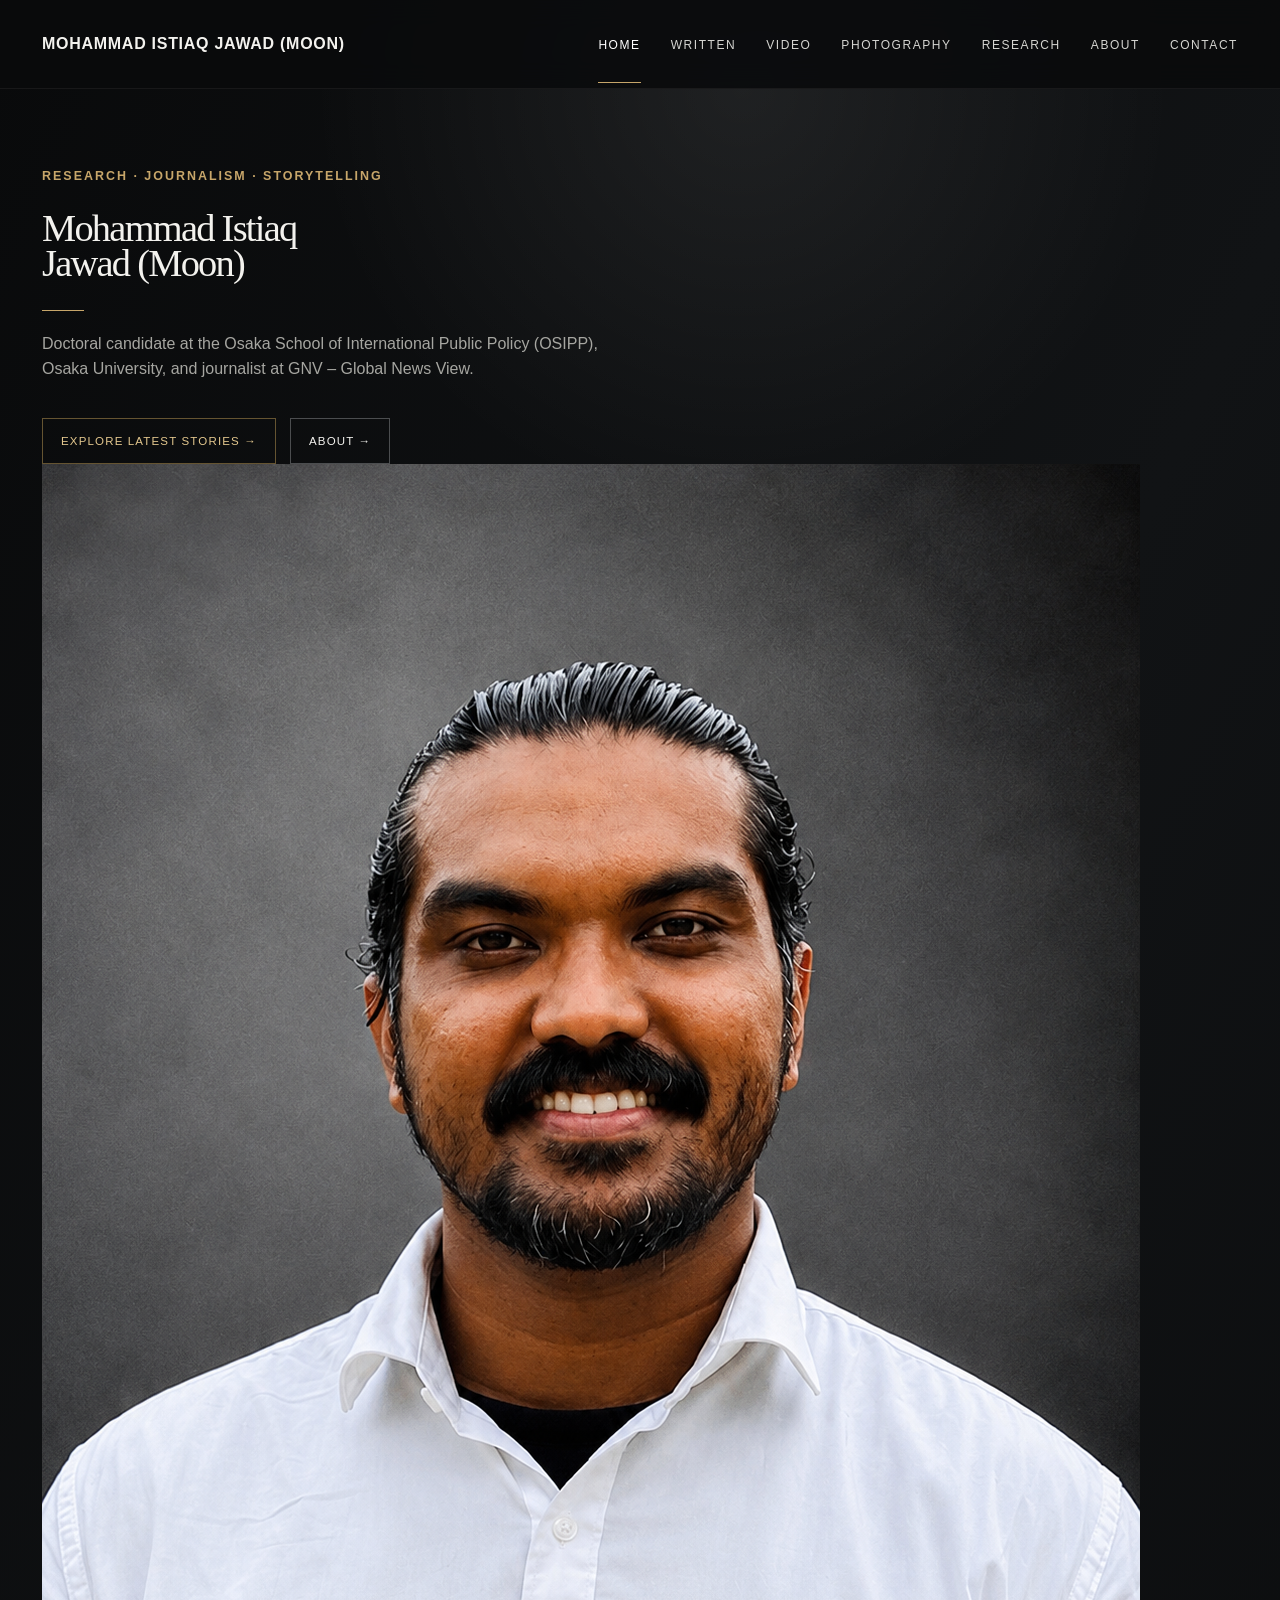
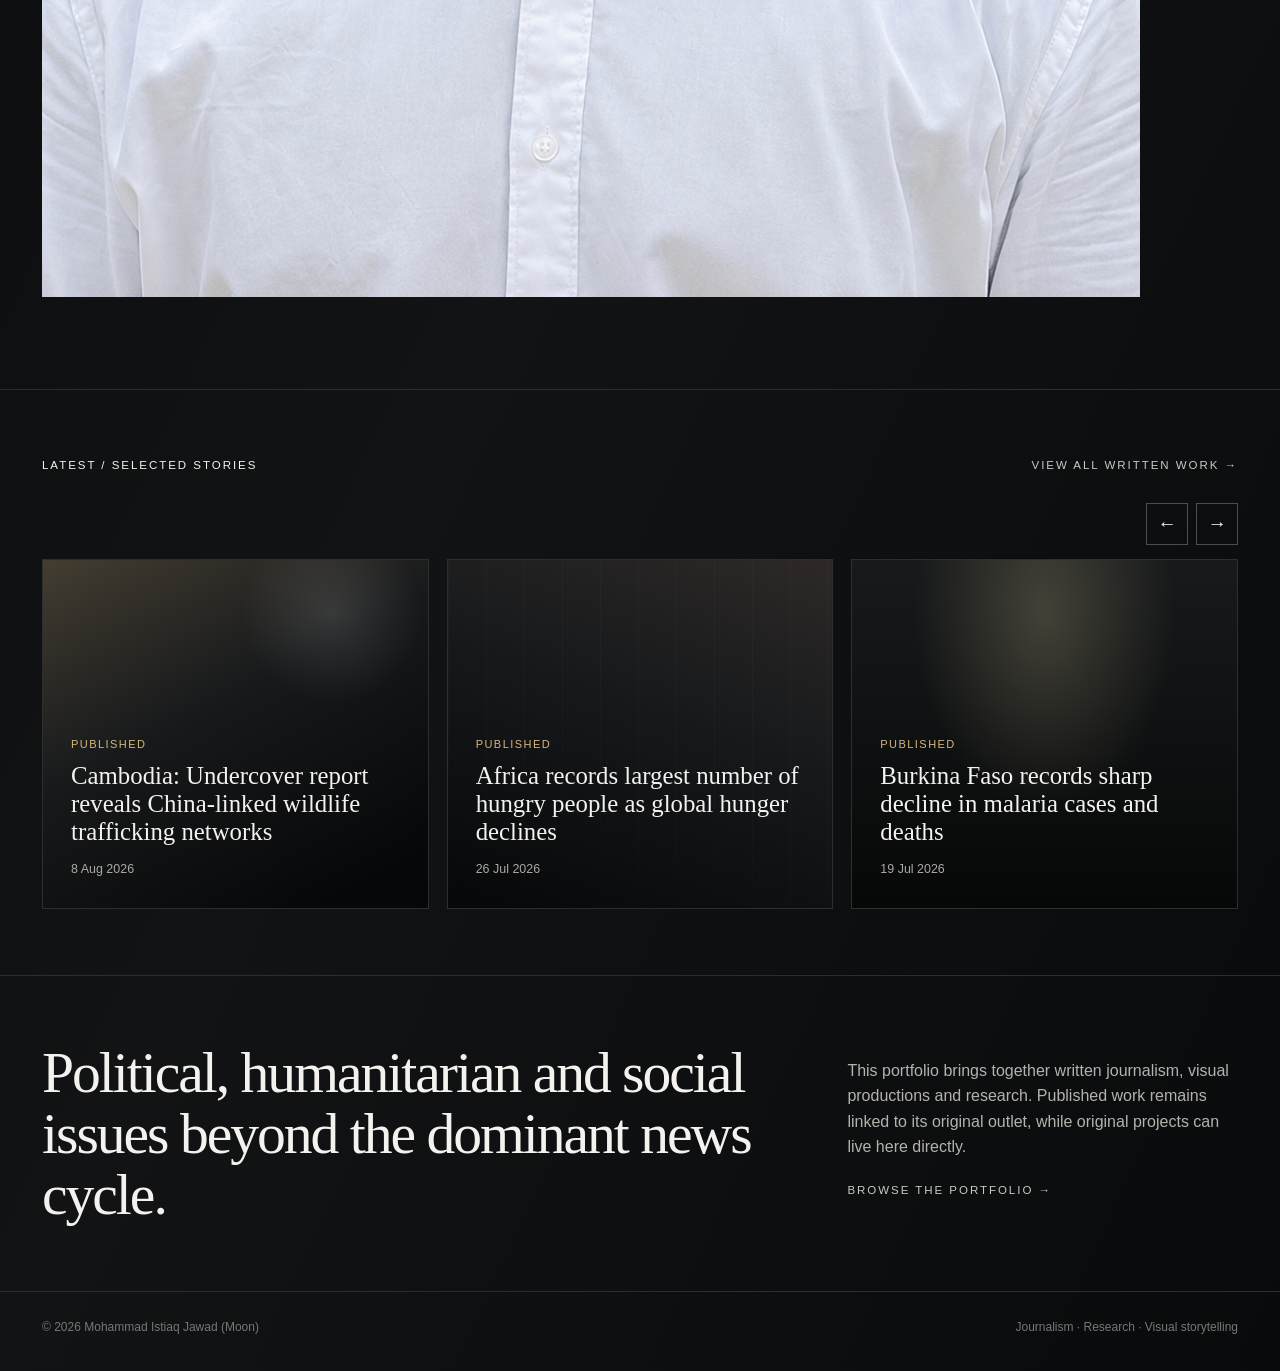
==== commit 6a7627f6: "Add hero photo to index.html Updated hero section to include a photo of Mohammad Istiaq Jawad." ====
--- a/index.html
+++ b/index.html
@@ -1 +1 @@
-<!doctype html><html lang="en"><head><meta charset="utf-8"><meta name="viewport" content="width=device-width,initial-scale=1"><meta name="theme-color" content="#0d0e0f"><title>Mohammad Istiaq Jawad (Moon)</title><link rel="stylesheet" href="assets/styles.css"></head><body><header><div class="wrap nav"><a class="brand" href="index.html">MOHAMMAD ISTIAQ JAWAD (MOON)</a><button class="menu">☰</button><nav class="navlinks"><a href="index.html" class="active">Home</a><a href="written.html" class="">Written</a><a href="video.html" class="">Video</a><a href="photography.html" class="">Photography</a><a href="research.html" class="">Research</a><a href="about.html" class="">About</a><a href="contact.html" class="">Contact</a></nav></div></header><main><section class="hero"><div class="wrap hero-inner"><div class="kicker">Research · Journalism · Storytelling</div><h1>Mohammad Istiaq<br>Jawad (Moon)</h1><div class="rule"></div><p class="subline">Doctoral candidate at the Osaka School of International Public Policy (OSIPP),<br>Osaka University, and journalist at GNV – Global News View.</p><div class="actions"><a class="button primary" href="#latest">Explore latest stories →</a><a class="button" href="about.html">About →</a></div></div></section><section class="section" id="latest"><div class="wrap"><div class="section-head"><div class="section-label">Latest / selected stories</div><a class="section-link" href="written.html">View all written work →</a></div><div class="story-grid"><a class="story-card" href="https://gnv.news/archives/987499576" target="_blank"><div class="story-content"><div class="story-type">Global View</div><div class="story-title">Why Bangladesh and India face a difficult reset</div><div class="story-meta">16 Jul 2026 · South Asia</div></div></a><a class="story-card" href="https://gnv.news/archives/987499688" target="_blank"><div class="story-content"><div class="story-type">GNV News</div><div class="story-title">Cambodia: Undercover report reveals China-linked wildlife trafficking networks</div><div class="story-meta">8 Aug 2026 · Southeast Asia</div></div></a><a class="story-card" href="https://gnv.news/archives/987498708" target="_blank"><div class="story-content"><div class="story-type">GNV News</div><div class="story-title">Rohingya refugee deaths crossing the sea reached record high in 2025</div><div class="story-meta">25 Apr 2026 · Asia</div></div></a></div></div></section><section class="section"><div class="wrap split"><p class="big-copy">Political, humanitarian and social issues beyond the dominant news cycle.</p><div class="side-copy"><p>This portfolio brings together written journalism, visual productions and research. Published work remains linked to its original outlet, while original projects can live here directly.</p><a class="section-link" href="written.html">Browse the portfolio →</a></div></div></section></main><footer><div class="wrap footer-inner"><div>© <span data-year></span> Mohammad Istiaq Jawad (Moon)</div><div>Journalism · Research · Visual storytelling</div></div></footer><script src="assets/site.js"></script></body></html>
+<!doctype html><html lang="en"><head><meta charset="utf-8"><meta name="viewport" content="width=device-width,initial-scale=1"><meta name="theme-color" content="#0d0e0f"><title>Mohammad Istiaq Jawad (Moon)</title><link rel="stylesheet" href="assets/styles.css"></head><body><header><div class="wrap nav"><a class="brand" href="index.html">MOHAMMAD ISTIAQ JAWAD (MOON)</a><button class="menu">☰</button><nav class="navlinks"><a href="index.html" class="active">Home</a><a href="written.html" class="">Written</a><a href="video.html" class="">Video</a><a href="photography.html" class="">Photography</a><a href="research.html" class="">Research</a><a href="about.html" class="">About</a><a href="contact.html" class="">Contact</a></nav></div></header><main><section class="hero"><div class="wrap hero-inner"><div class="hero-copy"><div class="kicker">Research · Journalism · Storytelling</div><h1>Mohammad Istiaq<br>Jawad (Moon)</h1><div class="rule"></div><p class="subline">Doctoral candidate at the Osaka School of International Public Policy (OSIPP),<br>Osaka University, and journalist at GNV – Global News View.</p><div class="actions"><a class="button primary" href="#latest">Explore latest stories →</a><a class="button" href="about.html">About →</a></div></div><div class="hero-photo"><img src="assets/images/portrait.png" alt="Mohammad Istiaq Jawad"></div></div></section><section class="section" id="latest"><div class="wrap"><div class="section-head"><div class="section-label">Latest / selected stories</div><a class="section-link" href="written.html">View all written work →</a></div><div class="story-grid"><a class="story-card" href="https://gnv.news/archives/987499576" target="_blank"><div class="story-content"><div class="story-type">Global View</div><div class="story-title">Why Bangladesh and India face a difficult reset</div><div class="story-meta">16 Jul 2026 · South Asia</div></div></a><a class="story-card" href="https://gnv.news/archives/987499688" target="_blank"><div class="story-content"><div class="story-type">GNV News</div><div class="story-title">Cambodia: Undercover report reveals China-linked wildlife trafficking networks</div><div class="story-meta">8 Aug 2026 · Southeast Asia</div></div></a><a class="story-card" href="https://gnv.news/archives/987498708" target="_blank"><div class="story-content"><div class="story-type">GNV News</div><div class="story-title">Rohingya refugee deaths crossing the sea reached record high in 2025</div><div class="story-meta">25 Apr 2026 · Asia</div></div></a></div></div></section><section class="section"><div class="wrap split"><p class="big-copy">Political, humanitarian and social issues beyond the dominant news cycle.</p><div class="side-copy"><p>This portfolio brings together written journalism, visual productions and research. Published work remains linked to its original outlet, while original projects can live here directly.</p><a class="section-link" href="written.html">Browse the portfolio →</a></div></div></section></main><footer><div class="wrap footer-inner"><div>© <span data-year></span> Mohammad Istiaq Jawad (Moon)</div><div>Journalism · Research · Visual storytelling</div></div></footer><script src="assets/site.js"></script></body></html>
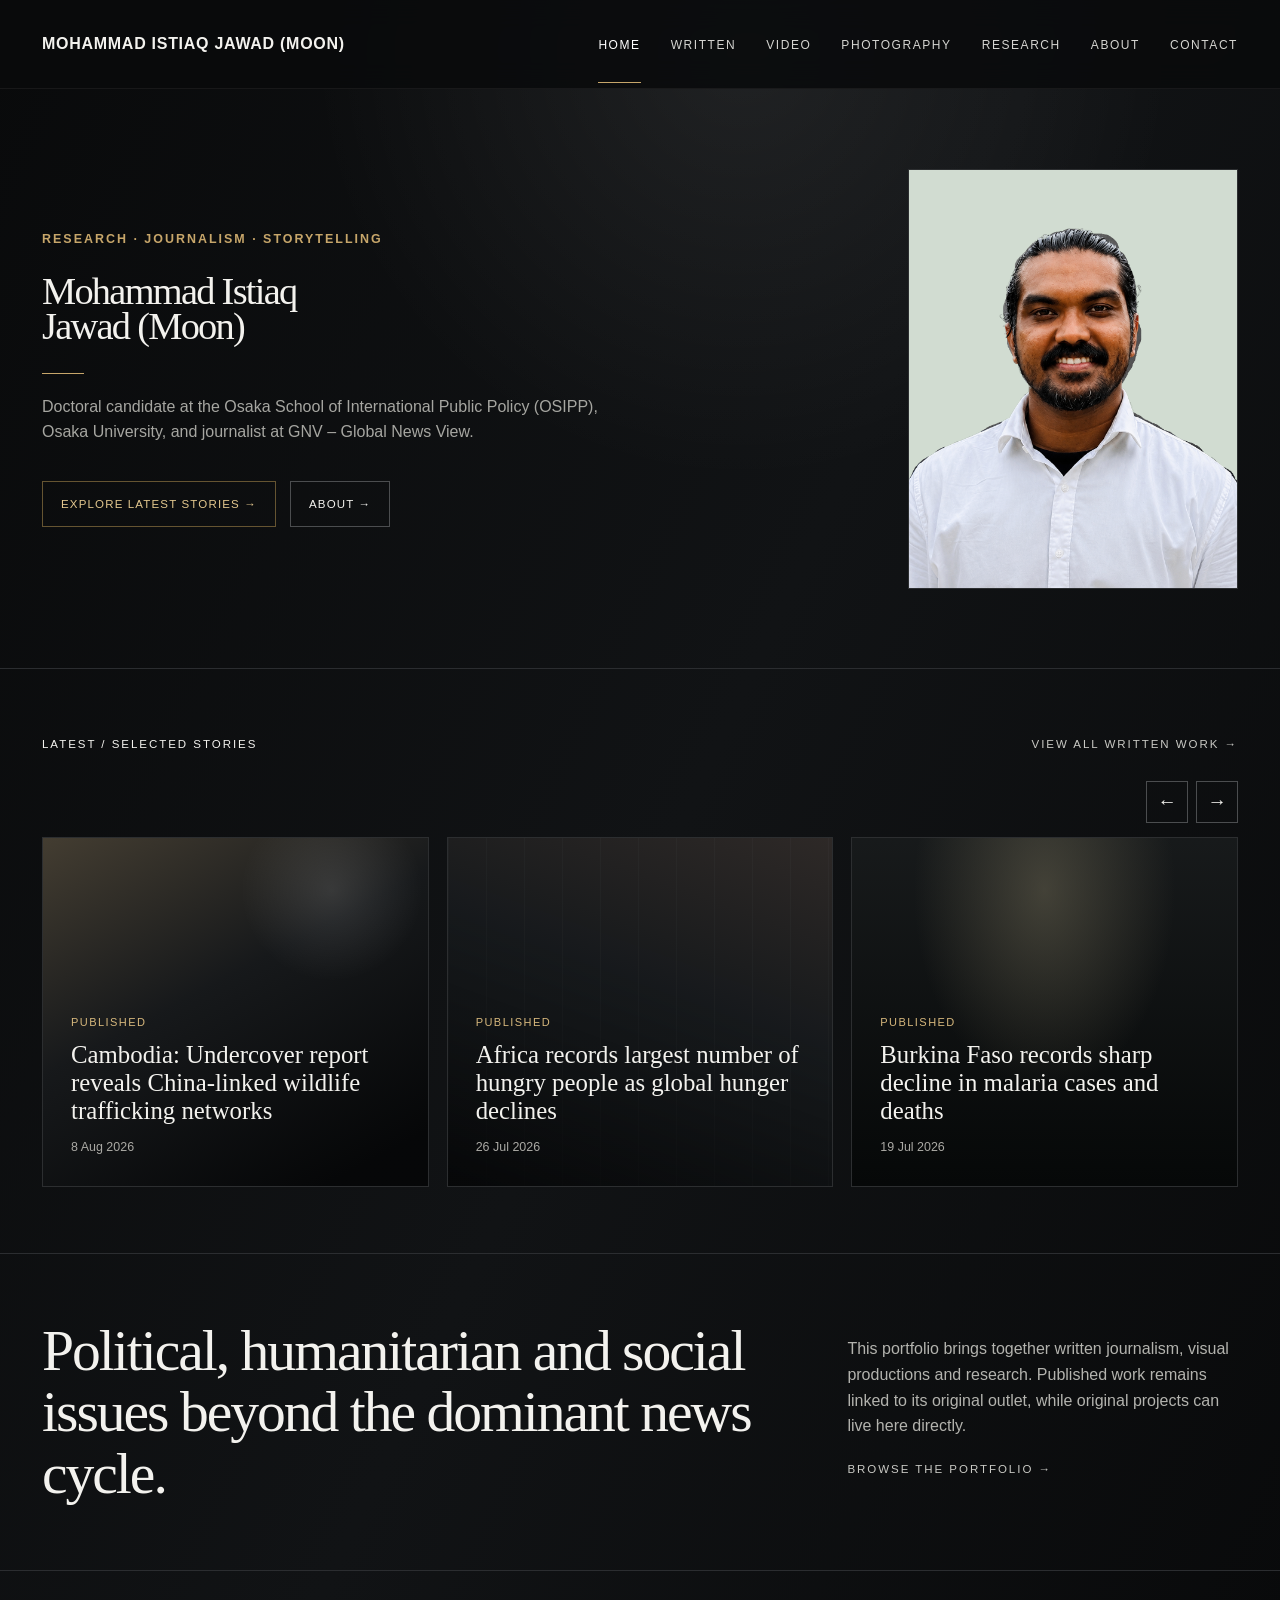
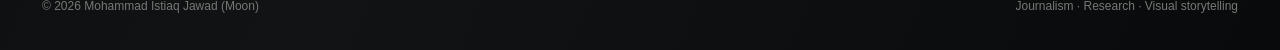
==== commit d00a6d65: "Change hero image source in index.html Updated hero image in index.html." ====
--- a/index.html
+++ b/index.html
@@ -1 +1 @@
-<!doctype html><html lang="en"><head><meta charset="utf-8"><meta name="viewport" content="width=device-width,initial-scale=1"><meta name="theme-color" content="#0d0e0f"><title>Mohammad Istiaq Jawad (Moon)</title><link rel="stylesheet" href="assets/styles.css"></head><body><header><div class="wrap nav"><a class="brand" href="index.html">MOHAMMAD ISTIAQ JAWAD (MOON)</a><button class="menu">☰</button><nav class="navlinks"><a href="index.html" class="active">Home</a><a href="written.html" class="">Written</a><a href="video.html" class="">Video</a><a href="photography.html" class="">Photography</a><a href="research.html" class="">Research</a><a href="about.html" class="">About</a><a href="contact.html" class="">Contact</a></nav></div></header><main><section class="hero"><div class="wrap hero-inner"><div class="hero-copy"><div class="kicker">Research · Journalism · Storytelling</div><h1>Mohammad Istiaq<br>Jawad (Moon)</h1><div class="rule"></div><p class="subline">Doctoral candidate at the Osaka School of International Public Policy (OSIPP),<br>Osaka University, and journalist at GNV – Global News View.</p><div class="actions"><a class="button primary" href="#latest">Explore latest stories →</a><a class="button" href="about.html">About →</a></div></div><div class="hero-photo"><img src="assets/images/portrait.png" alt="Mohammad Istiaq Jawad"></div></div></section><section class="section" id="latest"><div class="wrap"><div class="section-head"><div class="section-label">Latest / selected stories</div><a class="section-link" href="written.html">View all written work →</a></div><div class="story-grid"><a class="story-card" href="https://gnv.news/archives/987499576" target="_blank"><div class="story-content"><div class="story-type">Global View</div><div class="story-title">Why Bangladesh and India face a difficult reset</div><div class="story-meta">16 Jul 2026 · South Asia</div></div></a><a class="story-card" href="https://gnv.news/archives/987499688" target="_blank"><div class="story-content"><div class="story-type">GNV News</div><div class="story-title">Cambodia: Undercover report reveals China-linked wildlife trafficking networks</div><div class="story-meta">8 Aug 2026 · Southeast Asia</div></div></a><a class="story-card" href="https://gnv.news/archives/987498708" target="_blank"><div class="story-content"><div class="story-type">GNV News</div><div class="story-title">Rohingya refugee deaths crossing the sea reached record high in 2025</div><div class="story-meta">25 Apr 2026 · Asia</div></div></a></div></div></section><section class="section"><div class="wrap split"><p class="big-copy">Political, humanitarian and social issues beyond the dominant news cycle.</p><div class="side-copy"><p>This portfolio brings together written journalism, visual productions and research. Published work remains linked to its original outlet, while original projects can live here directly.</p><a class="section-link" href="written.html">Browse the portfolio →</a></div></div></section></main><footer><div class="wrap footer-inner"><div>© <span data-year></span> Mohammad Istiaq Jawad (Moon)</div><div>Journalism · Research · Visual storytelling</div></div></footer><script src="assets/site.js"></script></body></html>
+<!doctype html><html lang="en"><head><meta charset="utf-8"><meta name="viewport" content="width=device-width,initial-scale=1"><meta name="theme-color" content="#0d0e0f"><title>Mohammad Istiaq Jawad (Moon)</title><link rel="stylesheet" href="assets/styles.css"></head><body><header><div class="wrap nav"><a class="brand" href="index.html">MOHAMMAD ISTIAQ JAWAD (MOON)</a><button class="menu">☰</button><nav class="navlinks"><a href="index.html" class="active">Home</a><a href="written.html" class="">Written</a><a href="video.html" class="">Video</a><a href="photography.html" class="">Photography</a><a href="research.html" class="">Research</a><a href="about.html" class="">About</a><a href="contact.html" class="">Contact</a></nav></div></header><main><section class="hero"><div class="wrap hero-inner"><div class="hero-copy"><div class="kicker">Research · Journalism · Storytelling</div><h1>Mohammad Istiaq<br>Jawad (Moon)</h1><div class="rule"></div><p class="subline">Doctoral candidate at the Osaka School of International Public Policy (OSIPP),<br>Osaka University, and journalist at GNV – Global News View.</p><div class="actions"><a class="button primary" href="#latest">Explore latest stories →</a><a class="button" href="about.html">About →</a></div></div><div class="hero-photo"><img src="assets/images/Jawad.png" alt="Mohammad Istiaq Jawad"></div></div></section><section class="section" id="latest"><div class="wrap"><div class="section-head"><div class="section-label">Latest / selected stories</div><a class="section-link" href="written.html">View all written work →</a></div><div class="story-grid"><a class="story-card" href="https://gnv.news/archives/987499576" target="_blank"><div class="story-content"><div class="story-type">Global View</div><div class="story-title">Why Bangladesh and India face a difficult reset</div><div class="story-meta">16 Jul 2026 · South Asia</div></div></a><a class="story-card" href="https://gnv.news/archives/987499688" target="_blank"><div class="story-content"><div class="story-type">GNV News</div><div class="story-title">Cambodia: Undercover report reveals China-linked wildlife trafficking networks</div><div class="story-meta">8 Aug 2026 · Southeast Asia</div></div></a><a class="story-card" href="https://gnv.news/archives/987498708" target="_blank"><div class="story-content"><div class="story-type">GNV News</div><div class="story-title">Rohingya refugee deaths crossing the sea reached record high in 2025</div><div class="story-meta">25 Apr 2026 · Asia</div></div></a></div></div></section><section class="section"><div class="wrap split"><p class="big-copy">Political, humanitarian and social issues beyond the dominant news cycle.</p><div class="side-copy"><p>This portfolio brings together written journalism, visual productions and research. Published work remains linked to its original outlet, while original projects can live here directly.</p><a class="section-link" href="written.html">Browse the portfolio →</a></div></div></section></main><footer><div class="wrap footer-inner"><div>© <span data-year></span> Mohammad Istiaq Jawad (Moon)</div><div>Journalism · Research · Visual storytelling</div></div></footer><script src="assets/site.js"></script></body></html>
--- a/assets/styles.css
+++ b/assets/styles.css
@@ -1,2 +1,2 @@
 
-:root{--bg:#0d0e0f;--bg2:#121416;--panel:#17191b;--ink:#f3f2ee;--muted:#a6a6a1;--line:#2b2d30;--accent:#c7a66a;--max:1420px;--serif:Georgia,"Times New Roman",serif;--sans:Arial,Helvetica,sans-serif}*{box-sizing:border-box}html{scroll-behavior:smooth}body{margin:0;background:radial-gradient(circle at 58% 3%,rgba(255,255,255,.075),transparent 27rem),linear-gradient(115deg,#090a0b,#111315 52%,#090a0b);color:var(--ink);font-family:var(--sans);line-height:1.6;min-height:100vh}a{color:inherit}img{max-width:100%;display:block}.wrap{max-width:var(--max);margin:auto;padding:0 42px}header{position:sticky;top:0;z-index:30;background:rgba(10,11,12,.88);backdrop-filter:blur(14px);border-bottom:1px solid rgba(255,255,255,.06)}.nav{min-height:88px;display:flex;align-items:center;justify-content:space-between;gap:30px}.brand{text-decoration:none;font-weight:700;letter-spacing:.045em;font-size:1rem;white-space:nowrap}.navlinks{display:flex;gap:30px}.navlinks a{text-decoration:none;text-transform:uppercase;font-size:.75rem;letter-spacing:.13em;color:#d5d5d1;padding:31px 0 27px;border-bottom:1px solid transparent}.navlinks a:hover,.navlinks a.active{border-color:var(--accent);color:white}.menu{display:none;background:0;border:0;color:white;font-size:1.4rem}.hero{min-height:580px;display:grid;align-items:center;border-bottom:1px solid var(--line)}.hero-inner{padding-top:78px;padding-bottom:92px;width:100%}.kicker{color:var(--accent);text-transform:uppercase;letter-spacing:.16em;font-size:.78rem;font-weight:700;margin-bottom:24px}.hero h1,.page-hero h1{font-family:var(--serif);font-weight:500;font-size:clamp(2rem,3vw,3rem);line-height:.92;letter-spacing:-.045em;margin:0}.rule{width:42px;height:1px;background:var(--accent);margin:28px 0 20px}.tagline{font-family:var(--serif);font-size:clamp(1.25rem,2.2vw,1.65rem);margin:0 0 12px}.subline{color:var(--muted);margin:0}.actions{display:flex;gap:14px;margin-top:36px;flex-wrap:wrap}.button{display:inline-flex;gap:26px;align-items:center;text-decoration:none;border:1px solid #4b4d4f;padding:13px 18px;text-transform:uppercase;letter-spacing:.1em;font-size:.72rem}.button.primary{border-color:#655431;color:#e3c78e}.section{padding:66px 0;border-bottom:1px solid var(--line)}.section-head{display:flex;justify-content:space-between;align-items:end;gap:30px;margin-bottom:28px}.section-label,.section-link{text-transform:uppercase;letter-spacing:.17em;font-size:.72rem}.section-link{text-decoration:none;color:#c9c9c4}.story-grid{display:flex;gap:18px;overflow-x:auto;scroll-behavior:smooth;scroll-snap-type:x mandatory;scrollbar-width:none}.story-grid::-webkit-scrollbar{display:none}.story-card{min-height:350px;position:relative;overflow:hidden;text-decoration:none;border:1px solid #2c2e30;background:#17191b;display:flex;align-items:flex-end;flex:0 0 calc((100% - 36px)/3);scroll-snap-align:start;background-size:cover;background-position:center}.story-card:before{content:"";position:absolute;inset:0;background:radial-gradient(circle at 75% 15%,rgba(255,255,255,.12),transparent 22%),linear-gradient(152deg,rgba(91,80,61,.65),rgba(20,23,25,.15) 43%,rgba(5,6,7,.95) 90%)}.story-card:nth-child(2):before{background:linear-gradient(20deg,rgba(5,6,7,.94),rgba(20,25,28,.35) 56%,rgba(85,69,61,.36)),repeating-linear-gradient(90deg,rgba(255,255,255,.03) 0 1px,transparent 1px 38px)}.story-card:nth-child(3):before{background:radial-gradient(ellipse at 50% 15%,rgba(105,100,81,.55),transparent 48%),linear-gradient(180deg,rgba(24,29,27,.25),rgba(5,7,7,.95))}.story-content{position:relative;z-index:2;padding:28px}.story-type{color:#d6b77c;text-transform:uppercase;letter-spacing:.13em;font-size:.69rem;margin-bottom:9px}.story-title{font-family:var(--serif);font-size:1.55rem;line-height:1.12;margin-bottom:14px}.story-meta{color:#aaa9a4;font-size:.78rem}.story-controls{display:flex;justify-content:flex-end;gap:8px;margin-bottom:14px}.story-arrow{width:42px;height:42px;border:1px solid #4b4d4f;background:transparent;color:#f3f2ee;font-size:1.2rem;cursor:pointer}.story-arrow:hover{border-color:var(--accent);color:var(--accent)}.split{display:grid;grid-template-columns:1.3fr .7fr;gap:80px}.big-copy{font-family:var(--serif);font-size:clamp(2.1rem,4.5vw,4rem);line-height:1.06;letter-spacing:-.035em;margin:0}.side-copy{color:#b3b3ae}.page-hero{padding:110px 0 74px;border-bottom:1px solid var(--line)}.page-hero h1{font-size:clamp(3.2rem,7vw,6rem)}.page-intro{max-width:720px;color:var(--muted);font-size:1.08rem;margin-top:25px}.archive{padding:56px 0 80px}.archive-list{border-top:1px solid var(--line)}.archive-item{display:grid;grid-template-columns:130px 1fr 110px;gap:28px;padding:28px 0;border-bottom:1px solid var(--line);text-decoration:none}.archive-date,.archive-type{font-size:.74rem;color:#8d8e8a;text-transform:uppercase;letter-spacing:.1em}.archive-title{font-family:var(--serif);font-size:1.55rem;line-height:1.2}.archive-desc{color:#8f908c;font-size:.9rem;margin-top:8px;max-width:760px}.placeholder-grid{display:grid;grid-template-columns:repeat(2,1fr);gap:18px}.placeholder{min-height:270px;border:1px solid var(--line);background:rgba(255,255,255,.018);padding:28px;display:flex;flex-direction:column;justify-content:space-between}.placeholder h3{font-family:var(--serif);font-size:1.7rem;font-weight:500;margin:0}.placeholder p{color:#92938f}.placeholder .num{color:#666763;font-family:var(--serif);font-size:2.2rem}.about{display:grid;grid-template-columns:minmax(300px,.72fr) minmax(420px,1.25fr);gap:76px;align-items:start;padding:74px 0 96px}.portrait{position:sticky;top:118px;border:1px solid #2e3033;background:#111315;overflow:hidden}.about-copy h2{font-family:var(--serif);font-weight:500;font-size:clamp(2.2rem,4vw,3.6rem);line-height:1.05;margin:0 0 28px}.about-copy p{color:#babbb6;font-size:1.03rem}.bio-lead{font-family:var(--serif);font-size:1.38rem!important;color:#ecebe7!important}.facts{margin-top:42px;border-top:1px solid var(--line)}.fact{display:grid;grid-template-columns:170px 1fr;gap:22px;padding:17px 0;border-bottom:1px solid var(--line)}.fact-key{text-transform:uppercase;letter-spacing:.12em;font-size:.7rem;color:#7f807d}.fact-value{color:#c8c8c3}.contact-box{max-width:760px;padding:48px;border:1px solid var(--line);background:rgba(255,255,255,.018)}footer{padding:26px 0 34px;color:#777874;font-size:.75rem}.footer-inner{display:flex;justify-content:space-between;gap:24px;flex-wrap:wrap}@media(max-width:980px){.navlinks{display:none}.menu{display:block}.navlinks.open{display:flex;position:absolute;left:0;right:0;top:88px;background:#0d0e0f;padding:18px 42px 26px;flex-direction:column;gap:0;border-bottom:1px solid var(--line)}.navlinks.open a{padding:12px 0}.story-grid{grid-template-columns:1fr}.story-card{flex:0 0 88%;min-height:420px}.split,.about{grid-template-columns:1fr;gap:38px}.portrait{position:relative;top:auto;max-width:520px}}@media(max-width:650px){.wrap{padding:0 22px}.nav{min-height:72px}.brand{font-size:.8rem}.navlinks.open{top:72px;padding-left:22px}.hero{min-height:520px}.hero h1{font-size:2.4rem}.section{padding:48px 0}.section-head{flex-direction:column;align-items:start;gap:10px}.archive-item{grid-template-columns:1fr;gap:8px}.placeholder-grid{grid-template-columns:1fr}.about{padding:48px 0 70px}.fact{grid-template-columns:1fr;gap:4px}.story-card{flex:0 0 88%!important;width:88%!important;min-width:88%!important;max-width:88%!important;min-height:420px}.story-content{padding:24px}.story-title{font-size:1.45rem}}.written-card{display:grid;grid-template-columns:48px 220px 1fr;gap:26px;align-items:center;padding:24px 0;border-bottom:1px solid var(--line);text-decoration:none}.written-number{font-family:var(--serif);font-size:1.5rem;color:#777}.written-thumb{width:220px;height:135px;background-size:cover;background-position:center;border:1px solid #2c2e30}.written-body{min-width:0}.written-date{font-size:.72rem;letter-spacing:.1em;text-transform:uppercase;color:#8d8e8a;margin-bottom:7px}.written-title{font-family:var(--serif);font-size:1.5rem;line-height:1.15;margin-bottom:8px}.written-desc{font-size:.88rem;color:#92938f;max-width:760px;white-space:nowrap;overflow:hidden;text-overflow:ellipsis}.written-link{margin-top:10px;font-size:.72rem;letter-spacing:.1em;text-transform:uppercase;color:var(--accent)}.written-card:hover .written-title{color:var(--accent)}@media(max-width:700px){.written-card{grid-template-columns:30px 105px 1fr;gap:12px;padding:18px 0}.written-thumb{width:105px;height:80px}.written-number{font-size:1.05rem}.written-title{font-size:1rem}.written-desc{display:none}.written-link{font-size:.62rem}.written-date{font-size:.62rem}}
+:root{--bg:#0d0e0f;--bg2:#121416;--panel:#17191b;--ink:#f3f2ee;--muted:#a6a6a1;--line:#2b2d30;--accent:#c7a66a;--max:1420px;--serif:Georgia,"Times New Roman",serif;--sans:Arial,Helvetica,sans-serif}*{box-sizing:border-box}html{scroll-behavior:smooth}body{margin:0;background:radial-gradient(circle at 58% 3%,rgba(255,255,255,.075),transparent 27rem),linear-gradient(115deg,#090a0b,#111315 52%,#090a0b);color:var(--ink);font-family:var(--sans);line-height:1.6;min-height:100vh}a{color:inherit}img{max-width:100%;display:block}.wrap{max-width:var(--max);margin:auto;padding:0 42px}header{position:sticky;top:0;z-index:30;background:rgba(10,11,12,.88);backdrop-filter:blur(14px);border-bottom:1px solid rgba(255,255,255,.06)}.nav{min-height:88px;display:flex;align-items:center;justify-content:space-between;gap:30px}.brand{text-decoration:none;font-weight:700;letter-spacing:.045em;font-size:1rem;white-space:nowrap}.navlinks{display:flex;gap:30px}.navlinks a{text-decoration:none;text-transform:uppercase;font-size:.75rem;letter-spacing:.13em;color:#d5d5d1;padding:31px 0 27px;border-bottom:1px solid transparent}.navlinks a:hover,.navlinks a.active{border-color:var(--accent);color:white}.menu{display:none;background:0;border:0;color:white;font-size:1.4rem}.hero{min-height:580px;display:grid;align-items:center;border-bottom:1px solid var(--line)}.hero-inner{padding-top:58px;padding-bottom:58px;width:100%;display:grid;grid-template-columns:1fr 360px;gap:70px;align-items:center}.hero-copy{min-width:0}.hero-photo{display:flex;justify-content:flex-end;align-items:center}.hero-photo img{width:100%;max-width:330px;height:420px;object-fit:cover;object-position:center top;border:1px solid #2c2e30}.kicker{color:var(--accent);text-transform:uppercase;letter-spacing:.16em;font-size:.78rem;font-weight:700;margin-bottom:24px}.hero h1,.page-hero h1{font-family:var(--serif);font-weight:500;font-size:clamp(2rem,3vw,3rem);line-height:.92;letter-spacing:-.045em;margin:0}.rule{width:42px;height:1px;background:var(--accent);margin:28px 0 20px}.tagline{font-family:var(--serif);font-size:clamp(1.25rem,2.2vw,1.65rem);margin:0 0 12px}.subline{color:var(--muted);margin:0}.actions{display:flex;gap:14px;margin-top:36px;flex-wrap:wrap}.button{display:inline-flex;gap:26px;align-items:center;text-decoration:none;border:1px solid #4b4d4f;padding:13px 18px;text-transform:uppercase;letter-spacing:.1em;font-size:.72rem}.button.primary{border-color:#655431;color:#e3c78e}.section{padding:66px 0;border-bottom:1px solid var(--line)}.section-head{display:flex;justify-content:space-between;align-items:end;gap:30px;margin-bottom:28px}.section-label,.section-link{text-transform:uppercase;letter-spacing:.17em;font-size:.72rem}.section-link{text-decoration:none;color:#c9c9c4}.story-grid{display:flex;gap:18px;overflow-x:auto;scroll-behavior:smooth;scroll-snap-type:x mandatory;scrollbar-width:none}.story-grid::-webkit-scrollbar{display:none}.story-card{min-height:350px;position:relative;overflow:hidden;text-decoration:none;border:1px solid #2c2e30;background:#17191b;display:flex;align-items:flex-end;flex:0 0 calc((100% - 36px)/3);scroll-snap-align:start;background-size:cover;background-position:center}.story-card:before{content:"";position:absolute;inset:0;background:radial-gradient(circle at 75% 15%,rgba(255,255,255,.12),transparent 22%),linear-gradient(152deg,rgba(91,80,61,.65),rgba(20,23,25,.15) 43%,rgba(5,6,7,.95) 90%)}.story-card:nth-child(2):before{background:linear-gradient(20deg,rgba(5,6,7,.94),rgba(20,25,28,.35) 56%,rgba(85,69,61,.36)),repeating-linear-gradient(90deg,rgba(255,255,255,.03) 0 1px,transparent 1px 38px)}.story-card:nth-child(3):before{background:radial-gradient(ellipse at 50% 15%,rgba(105,100,81,.55),transparent 48%),linear-gradient(180deg,rgba(24,29,27,.25),rgba(5,7,7,.95))}.story-content{position:relative;z-index:2;padding:28px}.story-type{color:#d6b77c;text-transform:uppercase;letter-spacing:.13em;font-size:.69rem;margin-bottom:9px}.story-title{font-family:var(--serif);font-size:1.55rem;line-height:1.12;margin-bottom:14px}.story-meta{color:#aaa9a4;font-size:.78rem}.story-controls{display:flex;justify-content:flex-end;gap:8px;margin-bottom:14px}.story-arrow{width:42px;height:42px;border:1px solid #4b4d4f;background:transparent;color:#f3f2ee;font-size:1.2rem;cursor:pointer}.story-arrow:hover{border-color:var(--accent);color:var(--accent)}.split{display:grid;grid-template-columns:1.3fr .7fr;gap:80px}.big-copy{font-family:var(--serif);font-size:clamp(2.1rem,4.5vw,4rem);line-height:1.06;letter-spacing:-.035em;margin:0}.side-copy{color:#b3b3ae}.page-hero{padding:110px 0 74px;border-bottom:1px solid var(--line)}.page-hero h1{font-size:clamp(3.2rem,7vw,6rem)}.page-intro{max-width:720px;color:var(--muted);font-size:1.08rem;margin-top:25px}.archive{padding:56px 0 80px}.archive-list{border-top:1px solid var(--line)}.archive-item{display:grid;grid-template-columns:130px 1fr 110px;gap:28px;padding:28px 0;border-bottom:1px solid var(--line);text-decoration:none}.archive-date,.archive-type{font-size:.74rem;color:#8d8e8a;text-transform:uppercase;letter-spacing:.1em}.archive-title{font-family:var(--serif);font-size:1.55rem;line-height:1.2}.archive-desc{color:#8f908c;font-size:.9rem;margin-top:8px;max-width:760px}.placeholder-grid{display:grid;grid-template-columns:repeat(2,1fr);gap:18px}.placeholder{min-height:270px;border:1px solid var(--line);background:rgba(255,255,255,.018);padding:28px;display:flex;flex-direction:column;justify-content:space-between}.placeholder h3{font-family:var(--serif);font-size:1.7rem;font-weight:500;margin:0}.placeholder p{color:#92938f}.placeholder .num{color:#666763;font-family:var(--serif);font-size:2.2rem}.about{display:grid;grid-template-columns:minmax(300px,.72fr) minmax(420px,1.25fr);gap:76px;align-items:start;padding:74px 0 96px}.portrait{position:sticky;top:118px;border:1px solid #2e3033;background:#111315;overflow:hidden}.about-copy h2{font-family:var(--serif);font-weight:500;font-size:clamp(2.2rem,4vw,3.6rem);line-height:1.05;margin:0 0 28px}.about-copy p{color:#babbb6;font-size:1.03rem}.bio-lead{font-family:var(--serif);font-size:1.38rem!important;color:#ecebe7!important}.facts{margin-top:42px;border-top:1px solid var(--line)}.fact{display:grid;grid-template-columns:170px 1fr;gap:22px;padding:17px 0;border-bottom:1px solid var(--line)}.fact-key{text-transform:uppercase;letter-spacing:.12em;font-size:.7rem;color:#7f807d}.fact-value{color:#c8c8c3}.contact-box{max-width:760px;padding:48px;border:1px solid var(--line);background:rgba(255,255,255,.018)}footer{padding:26px 0 34px;color:#777874;font-size:.75rem}.footer-inner{display:flex;justify-content:space-between;gap:24px;flex-wrap:wrap}@media(max-width:980px){.hero-inner{grid-template-columns:1fr;gap:36px}.hero-photo{justify-content:flex-start}.hero-photo img{max-width:300px;height:380px}.navlinks{display:none}.menu{display:block}.navlinks.open{display:flex;position:absolute;left:0;right:0;top:88px;background:#0d0e0f;padding:18px 42px 26px;flex-direction:column;gap:0;border-bottom:1px solid var(--line)}.navlinks.open a{padding:12px 0}.story-grid{grid-template-columns:1fr}.story-card{flex:0 0 88%;min-height:420px}.split,.about{grid-template-columns:1fr;gap:38px}.portrait{position:relative;top:auto;max-width:520px}}@media(max-width:650px){.wrap{padding:0 22px}.nav{min-height:72px}.brand{font-size:.8rem}.navlinks.open{top:72px;padding-left:22px}.hero{min-height:520px}.hero h1{font-size:2.4rem}.section{padding:48px 0}.section-head{flex-direction:column;align-items:start;gap:10px}.archive-item{grid-template-columns:1fr;gap:8px}.placeholder-grid{grid-template-columns:1fr}.about{padding:48px 0 70px}.fact{grid-template-columns:1fr;gap:4px}.story-card{flex:0 0 88%!important;width:88%!important;min-width:88%!important;max-width:88%!important;min-height:420px}.story-content{padding:24px}.story-title{font-size:1.45rem}}.written-card{display:grid;grid-template-columns:48px 220px 1fr;gap:26px;align-items:center;padding:24px 0;border-bottom:1px solid var(--line);text-decoration:none}.written-number{font-family:var(--serif);font-size:1.5rem;color:#777}.written-thumb{width:220px;height:135px;background-size:cover;background-position:center;border:1px solid #2c2e30}.written-body{min-width:0}.written-date{font-size:.72rem;letter-spacing:.1em;text-transform:uppercase;color:#8d8e8a;margin-bottom:7px}.written-title{font-family:var(--serif);font-size:1.5rem;line-height:1.15;margin-bottom:8px}.written-desc{font-size:.88rem;color:#92938f;max-width:760px;white-space:nowrap;overflow:hidden;text-overflow:ellipsis}.written-link{margin-top:10px;font-size:.72rem;letter-spacing:.1em;text-transform:uppercase;color:var(--accent)}.written-card:hover .written-title{color:var(--accent)}@media(max-width:700px){.written-card{grid-template-columns:30px 105px 1fr;gap:12px;padding:18px 0}.written-thumb{width:105px;height:80px}.written-number{font-size:1.05rem}.written-title{font-size:1rem}.written-desc{display:none}.written-link{font-size:.62rem}.written-date{font-size:.62rem}}
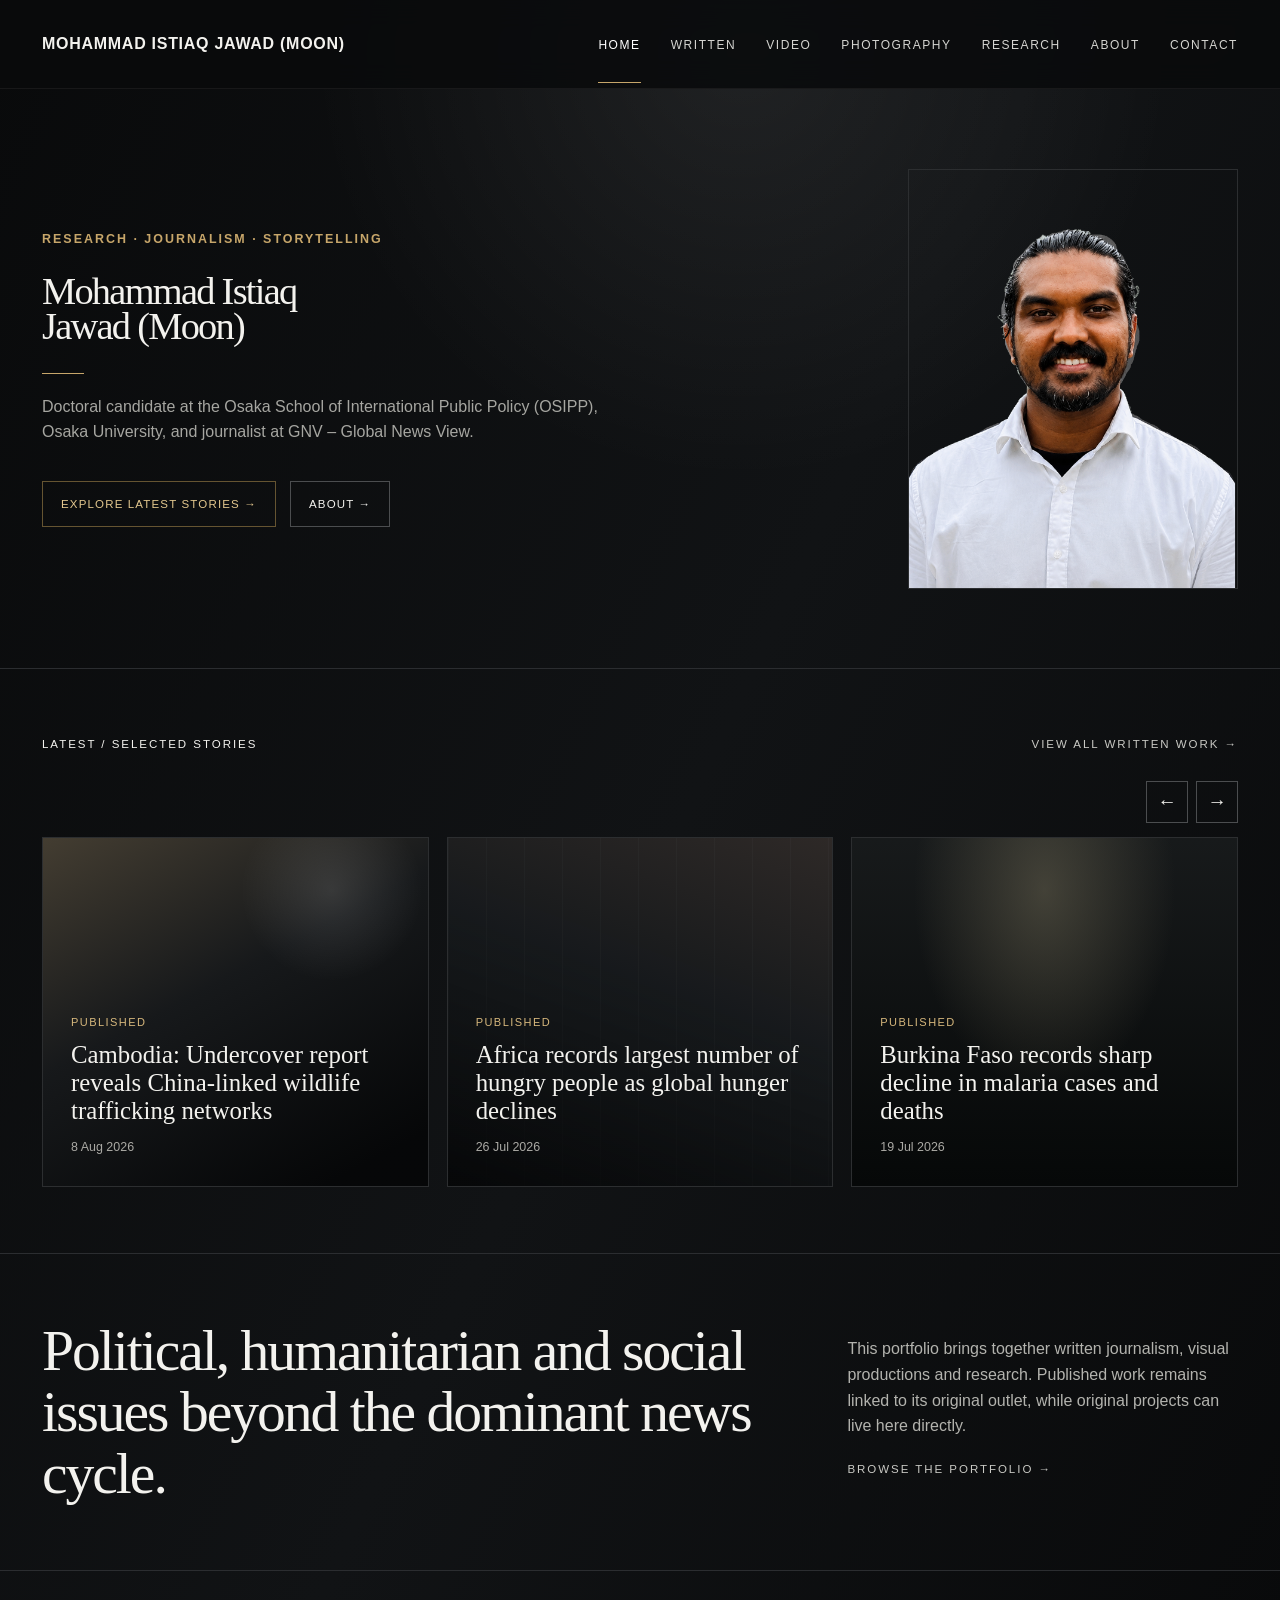
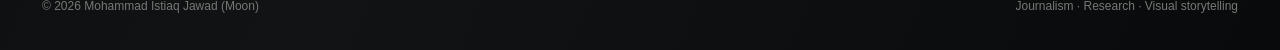
==== commit f059fcc4: "Change hero image in index.html Updated hero image in index.html." ====
--- a/index.html
+++ b/index.html
@@ -1 +1 @@
-<!doctype html><html lang="en"><head><meta charset="utf-8"><meta name="viewport" content="width=device-width,initial-scale=1"><meta name="theme-color" content="#0d0e0f"><title>Mohammad Istiaq Jawad (Moon)</title><link rel="stylesheet" href="assets/styles.css"></head><body><header><div class="wrap nav"><a class="brand" href="index.html">MOHAMMAD ISTIAQ JAWAD (MOON)</a><button class="menu">☰</button><nav class="navlinks"><a href="index.html" class="active">Home</a><a href="written.html" class="">Written</a><a href="video.html" class="">Video</a><a href="photography.html" class="">Photography</a><a href="research.html" class="">Research</a><a href="about.html" class="">About</a><a href="contact.html" class="">Contact</a></nav></div></header><main><section class="hero"><div class="wrap hero-inner"><div class="hero-copy"><div class="kicker">Research · Journalism · Storytelling</div><h1>Mohammad Istiaq<br>Jawad (Moon)</h1><div class="rule"></div><p class="subline">Doctoral candidate at the Osaka School of International Public Policy (OSIPP),<br>Osaka University, and journalist at GNV – Global News View.</p><div class="actions"><a class="button primary" href="#latest">Explore latest stories →</a><a class="button" href="about.html">About →</a></div></div><div class="hero-photo"><img src="assets/images/Jawad.png" alt="Mohammad Istiaq Jawad"></div></div></section><section class="section" id="latest"><div class="wrap"><div class="section-head"><div class="section-label">Latest / selected stories</div><a class="section-link" href="written.html">View all written work →</a></div><div class="story-grid"><a class="story-card" href="https://gnv.news/archives/987499576" target="_blank"><div class="story-content"><div class="story-type">Global View</div><div class="story-title">Why Bangladesh and India face a difficult reset</div><div class="story-meta">16 Jul 2026 · South Asia</div></div></a><a class="story-card" href="https://gnv.news/archives/987499688" target="_blank"><div class="story-content"><div class="story-type">GNV News</div><div class="story-title">Cambodia: Undercover report reveals China-linked wildlife trafficking networks</div><div class="story-meta">8 Aug 2026 · Southeast Asia</div></div></a><a class="story-card" href="https://gnv.news/archives/987498708" target="_blank"><div class="story-content"><div class="story-type">GNV News</div><div class="story-title">Rohingya refugee deaths crossing the sea reached record high in 2025</div><div class="story-meta">25 Apr 2026 · Asia</div></div></a></div></div></section><section class="section"><div class="wrap split"><p class="big-copy">Political, humanitarian and social issues beyond the dominant news cycle.</p><div class="side-copy"><p>This portfolio brings together written journalism, visual productions and research. Published work remains linked to its original outlet, while original projects can live here directly.</p><a class="section-link" href="written.html">Browse the portfolio →</a></div></div></section></main><footer><div class="wrap footer-inner"><div>© <span data-year></span> Mohammad Istiaq Jawad (Moon)</div><div>Journalism · Research · Visual storytelling</div></div></footer><script src="assets/site.js"></script></body></html>
+<!doctype html><html lang="en"><head><meta charset="utf-8"><meta name="viewport" content="width=device-width,initial-scale=1"><meta name="theme-color" content="#0d0e0f"><title>Mohammad Istiaq Jawad (Moon)</title><link rel="stylesheet" href="assets/styles.css"></head><body><header><div class="wrap nav"><a class="brand" href="index.html">MOHAMMAD ISTIAQ JAWAD (MOON)</a><button class="menu">☰</button><nav class="navlinks"><a href="index.html" class="active">Home</a><a href="written.html" class="">Written</a><a href="video.html" class="">Video</a><a href="photography.html" class="">Photography</a><a href="research.html" class="">Research</a><a href="about.html" class="">About</a><a href="contact.html" class="">Contact</a></nav></div></header><main><section class="hero"><div class="wrap hero-inner"><div class="hero-copy"><div class="kicker">Research · Journalism · Storytelling</div><h1>Mohammad Istiaq<br>Jawad (Moon)</h1><div class="rule"></div><p class="subline">Doctoral candidate at the Osaka School of International Public Policy (OSIPP),<br>Osaka University, and journalist at GNV – Global News View.</p><div class="actions"><a class="button primary" href="#latest">Explore latest stories →</a><a class="button" href="about.html">About →</a></div></div><div class="hero-photo"><img src="assets/images/moon-cutout.png" alt="Mohammad Istiaq Jawad"></div></div></section><section class="section" id="latest"><div class="wrap"><div class="section-head"><div class="section-label">Latest / selected stories</div><a class="section-link" href="written.html">View all written work →</a></div><div class="story-grid"><a class="story-card" href="https://gnv.news/archives/987499576" target="_blank"><div class="story-content"><div class="story-type">Global View</div><div class="story-title">Why Bangladesh and India face a difficult reset</div><div class="story-meta">16 Jul 2026 · South Asia</div></div></a><a class="story-card" href="https://gnv.news/archives/987499688" target="_blank"><div class="story-content"><div class="story-type">GNV News</div><div class="story-title">Cambodia: Undercover report reveals China-linked wildlife trafficking networks</div><div class="story-meta">8 Aug 2026 · Southeast Asia</div></div></a><a class="story-card" href="https://gnv.news/archives/987498708" target="_blank"><div class="story-content"><div class="story-type">GNV News</div><div class="story-title">Rohingya refugee deaths crossing the sea reached record high in 2025</div><div class="story-meta">25 Apr 2026 · Asia</div></div></a></div></div></section><section class="section"><div class="wrap split"><p class="big-copy">Political, humanitarian and social issues beyond the dominant news cycle.</p><div class="side-copy"><p>This portfolio brings together written journalism, visual productions and research. Published work remains linked to its original outlet, while original projects can live here directly.</p><a class="section-link" href="written.html">Browse the portfolio →</a></div></div></section></main><footer><div class="wrap footer-inner"><div>© <span data-year></span> Mohammad Istiaq Jawad (Moon)</div><div>Journalism · Research · Visual storytelling</div></div></footer><script src="assets/site.js"></script></body></html>
